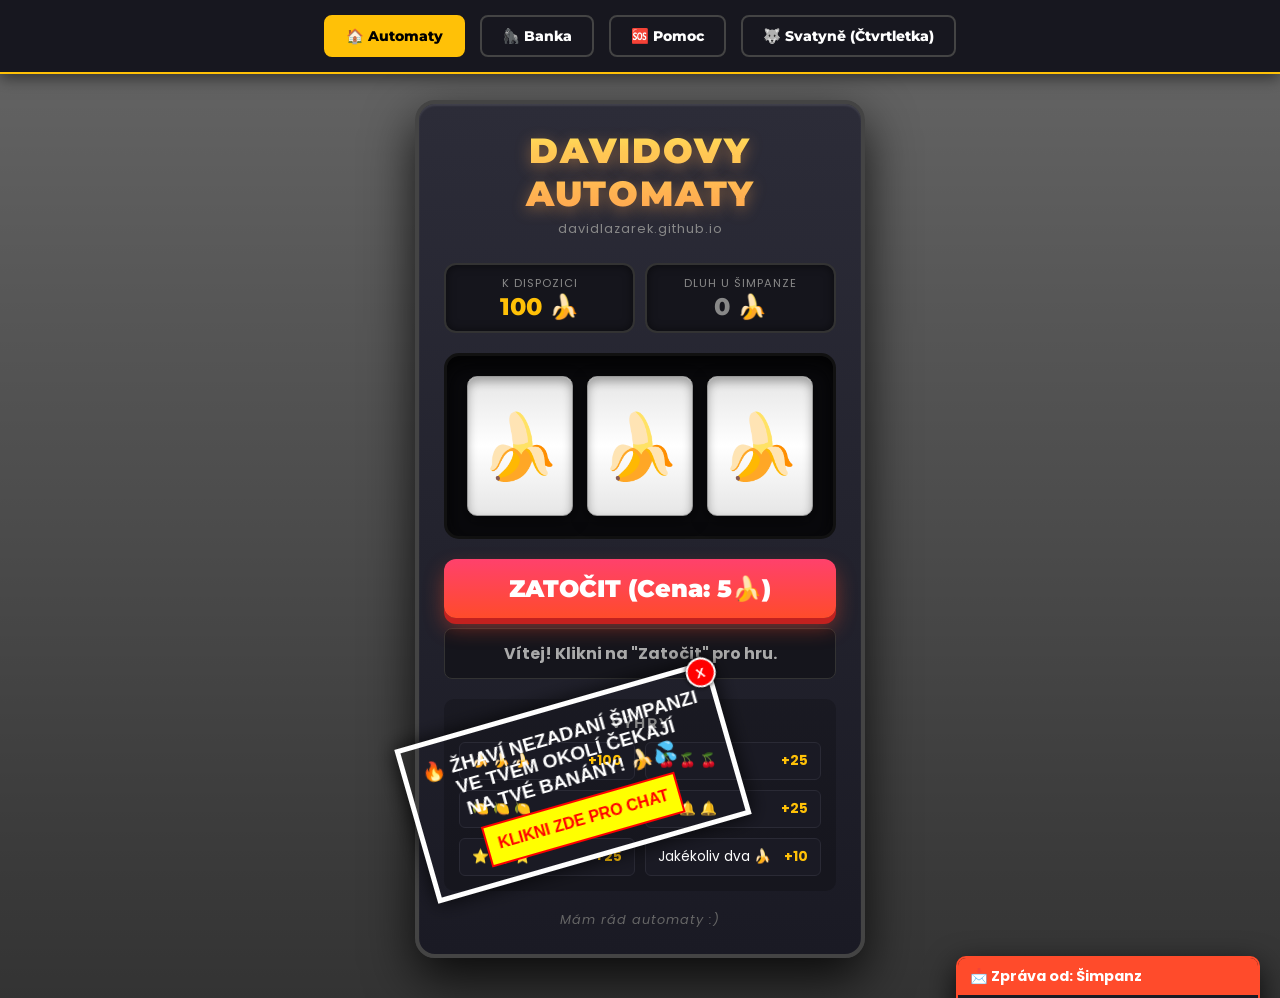
==== index.html @ b4185245 "Update index.html" ====
<!DOCTYPE html>
<html lang="cs">
<head>
    <meta charset="UTF-8">
    <meta name="viewport" content="width=device-width, initial-scale=1.0">
    <title>Davidovy Automaty</title>
    <link rel="preconnect" href="https://fonts.googleapis.com">
    <link rel="preconnect" href="https://fonts.gstatic.com" crossorigin>
    <link href="https://fonts.googleapis.com/css2?family=Montserrat:wght@800;900&family=Poppins:wght@500;700&display=swap" rel="stylesheet">
    <link rel="stylesheet" href="style.css">
</head>
<body>

    <nav class="navbar">
        <button class="nav-btn active" onclick="navigate('index.html')">🏠 Automaty</button>
        <button class="nav-btn" onclick="navigate('bank.html')">🦍 Banka</button>
        <button class="nav-btn" onclick="navigate('help.html')">🆘 Pomoc</button>
        <button class="nav-btn" onclick="window.location.href='cpp.html'">🐺 Svatyně (Čtvrtletka)</button>
    </nav>

    <div class="page-layout">
        <div class="panel-container">
            <div class="header">
                <h1>DAVIDOVY AUTOMATY</h1>
                <div class="subtitle">davidlazarek.github.io</div>
            </div>

            <div class="status-bar">
                <div class="status-box">
                    <div class="status-label">K DISPOZICI</div>
                    <div class="status-val val-good"><span class="wallet-display">100</span> 🍌</div>
                </div>
                <div class="status-box">
                    <div class="status-label">DLUH U ŠIMPANZE</div>
                    <div class="status-val val-bad"><span class="debt-display">0</span> 🍌</div>
                </div>
            </div>

            <div class="reels-window">
                <div class="reels">
                    <div class="reel" id="reel1">🍌</div>
                    <div class="reel" id="reel2">🍌</div>
                    <div class="reel" id="reel3">🍌</div>
                </div>
            </div>

            <button id="spin-button" class="btn-primary">ZATOČIT (Cena: 5🍌)</button>
            
            <div class="message-box">
                <p id="message">Vítej! Klikni na "Zatočit" pro hru.</p>
            </div>

            <div class="rules">
                <h3>VÝHRY</h3>
                <div class="payout-grid">
                    <div class="payout-item"><span>🍌 🍌 🍌</span> <span class="prize">+100</span></div>
                    <div class="payout-item"><span>🍒 🍒 🍒</span> <span class="prize">+25</span></div>
                    <div class="payout-item"><span>🍋 🍋 🍋</span> <span class="prize">+25</span></div>
                    <div class="payout-item"><span>🔔 🔔 🔔</span> <span class="prize">+25</span></div>
                    <div class="payout-item"><span>⭐ ⭐ ⭐</span> <span class="prize">+25</span></div>
                    <div class="payout-item"><span>Jakékoliv dva 🍌</span> <span class="prize">+10</span></div>
                </div>
            </div>
            <div class="about-me">Mám rád automaty :)</div>
        </div>
    </div>

    <div id="chimp-toast" class="chimp-toast">
        <div class="toast-header">📩 Zpráva od: Šimpanz</div>
        <div class="toast-body" id="toast-message">...</div>
    </div>

    <div id="hacked-ads-container">
        <div class="fake-ad" id="ad-error" style="display:none; bottom: 20%; left: 5%; animation: flashAd 0.1s infinite reverse; transform: rotate(-5deg);">
            ⚠️ KRITICKÁ CHYBA: TVŮJ DISK JE PRÁVĚ FORMÁTOVÁN LIDOOPEM ⚠️<br>
            STAHUJI VŠECHNY TVÉ OSOBNÍ FOTKY... 99% HOTOVO.
        </div>
    </div>

    <script>
        // Nacteni stavu z URL pro multi-page hru - OPRAVENO NaN!
        const urlParams = new URLSearchParams(window.location.search);
        
        let wallet = parseInt(urlParams.get('wallet'));
        wallet = isNaN(wallet) ? 100 : wallet;
        
        let debt = parseInt(urlParams.get('debt'));
        debt = isNaN(debt) ? 0 : debt;
        
        let spinsInDebt = parseInt(urlParams.get('spins'));
        spinsInDebt = isNaN(spinsInDebt) ? 0 : spinsInDebt;
        
        let loanCount = parseInt(urlParams.get('loans'));
        loanCount = isNaN(loanCount) ? 0 : loanCount;

        function navigate(page) {
            window.location.href = `${page}?wallet=${wallet}&debt=${debt}&spins=${spinsInDebt}&loans=${loanCount}`;
        }

        const SPIN_COST = 5;
        const SYMBOLS = ['🍌', '🍒', '🍋', '🔔', '⭐'];
        
        const walletDisplays = document.querySelectorAll('.wallet-display');
        const debtDisplays = document.querySelectorAll('.debt-display');
        const reelElements = [document.getElementById("reel1"), document.getElementById("reel2"), document.getElementById("reel3")];
        const spinButton = document.getElementById("spin-button");
        const messageDisplay = document.getElementById("message");
        
        const chimpToast = document.getElementById("chimp-toast");
        const toastMessage = document.getElementById("toast-message");
        let toastTimeout;

        const chimpThreats = {
            3: "Hej kámo, nezapomněl jsi na něco? 🍌",
            6: "Ten úrok ti roste před očima. Moje trpělivost ne. 🦍",
            9: "Vím, kde bydlíš. A vím, že tam nemáš žádné banány.",
            13: "Už posílám gorily. Radši koukej trefit jackpot.",
            18: "Začínám si brousit mačetu. Zítra si přijdu pro ten tvůj mixér z kuchyně.",
            25: "Tohle už nesplatíš. Od zítřka pracuješ pro mě v dole na slupky.",
            35: "Právě jsem prodal tvoje auto za 10 banánů. Pěkná popelnice. Furt dlužíš.",
            50: "Gorily právě stojí před tvými dveřmi. Radši neotvírej, beztak je rovnou vykopnou.",
            75: "Zítra ráno se probudíš a v posteli najdeš uříznutou koňskou hlavu. Jen tě varuju.",
            100: "Gratuluji. Dosáhl jsi bodu, kdy už tě ani nenechám zmlátit. Od teď patříš do zoo a já vybírám vstupné."
        };

        function showChimpToast(text) {
            toastMessage.textContent = `"${text}"`;
            chimpToast.classList.add('show');
            clearTimeout(toastTimeout);
            toastTimeout = setTimeout(() => { chimpToast.classList.remove('show'); }, 6000);
        }

        function createChimpAd() {
            const ad = document.createElement('div');
            ad.className = 'fake-ad';
            ad.style.top = Math.floor(Math.random() * 70) + 10 + "%";
            ad.style.left = Math.floor(Math.random() * 70) + 10 + "%";
            ad.style.transform = `rotate(${Math.floor(Math.random() * 40) - 20}deg)`;
            
            ad.innerHTML = `
                <button class="close-btn">X</button>
                🔥 ŽHAVÍ NEZADANÍ ŠIMPANZI<br>VE TVÉM OKOLÍ ČEKAJÍ<br>NA TVÉ BANÁNY! 🍌💦<br>
                <button class="chat-btn">KLIKNI ZDE PRO CHAT</button>
            `;

            const handleClose = (e) => {
                e.stopPropagation(); ad.remove();
                createChimpAd(); createChimpAd();
            };

            ad.querySelector('.close-btn').addEventListener('click', handleClose);
            ad.querySelector('.chat-btn').addEventListener('click', (e) => {
                handleClose(e); 
                navigate('chat.html'); // Otevre novou stranku seznamky!
            });
            document.getElementById('hacked-ads-container').appendChild(ad);
        }

        function updateGlitchEffects() {
            const body = document.body;
            const adError = document.getElementById("ad-error");
            if (debt === 0) { body.style.animation = "none"; adError.style.display = "none"; return; }
            if (spinsInDebt >= 15 && spinsInDebt < 30) { body.style.animation = "jitter-mild 0.5s infinite"; } 
            else if (spinsInDebt >= 30 && spinsInDebt < 50) { body.style.animation = "jitter-mild 0.1s infinite"; } 
            else if (spinsInDebt >= 50 && spinsInDebt < 75) { body.style.animation = "jitter-extreme 0.5s infinite"; adError.style.display = "block"; } 
            else if (spinsInDebt >= 75) {
                body.style.animation = "jitter-extreme 0.1s infinite"; adError.style.display = "block";
                adError.style.bottom = Math.floor(Math.random() * 80) + "%"; adError.style.left = Math.floor(Math.random() * 80) + "%";
            }
        }

        function updateAllDisplays() {
            walletDisplays.forEach(el => el.textContent = wallet);
            debtDisplays.forEach(el => el.textContent = debt);
            debtDisplays.forEach(el => {
                if (debt > 0) el.parentElement.style.color = "#ff4b2b";
                else el.parentElement.style.color = "#888";
            });
        }

        function spin() {
            if (wallet < SPIN_COST) {
                messageDisplay.textContent = "Nemáš banány! Běž si půjčit do Banky.";
                messageDisplay.className = "lose"; return;
            }
            wallet -= SPIN_COST;
            let interestApplied = 0;

            if (debt > 0) {
                spinsInDebt++;
                let currentInterestRate = 0.02 + (spinsInDebt * 0.0001); 
                interestApplied = Math.floor(debt * currentInterestRate) + 1; 
                debt += interestApplied;
                if (chimpThreats[spinsInDebt]) showChimpToast(chimpThreats[spinsInDebt]);
                updateGlitchEffects();
            }
            updateAllDisplays();
            
            spinButton.disabled = true;
            messageDisplay.className = "";
            messageDisplay.textContent = interestApplied > 0 ? `Točí se... (Dluh stoupl o ${interestApplied}🍌!)` : "Točí se...";
            messageDisplay.style.color = interestApplied > 0 ? "#ff4b2b" : "#aaa";

            const results = [SYMBOLS[Math.floor(Math.random() * SYMBOLS.length)], SYMBOLS[Math.floor(Math.random() * SYMBOLS.length)], SYMBOLS[Math.floor(Math.random() * SYMBOLS.length)]];

            reelElements.forEach(reel => { reel.textContent = '✡️'; reel.classList.add('spinning'); reel.classList.remove('landed'); });

            reelElements.forEach((reel, index) => {
                setTimeout(() => {
                    reel.classList.remove('spinning'); reel.textContent = results[index]; reel.classList.add('landed');
                }, 1000 + (index * 500));
            });

            setTimeout(() => {
                checkWin(results[0], results[1], results[2]); 
                updateAllDisplays(); spinButton.disabled = false;
            }, 1000 + (500 * 2) + 100);
        }

        function checkWin(r1, r2, r3) {
            let payout = 0; let winMessage = "Zkus to znovu!";
            messageDisplay.className = "lose"; messageDisplay.style.color = "";
            if (r1 === r2 && r2 === r3) {
                if (r1 === '🍌') { payout = 100; winMessage = "🍌 JACKPOT! 🍌 +100 Banánů!"; } 
                else { payout = 25; winMessage = `Tři ${r1}! +25 Banánů!`; }
            } else if ((r1 === '🍌' && r2 === '🍌') || (r1 === '🍌' && r3 === '🍌') || (r2 === '🍌' && r3 === '🍌')) {
                payout = 10; winMessage = "Dva banány! +10 Banánů!";
            }
            wallet += payout; 
            messageDisplay.textContent = winMessage;
            if (payout > 0) messageDisplay.className = "win";
        }

        // Init pri nacteni
        createChimpAd();
        updateAllDisplays();
        updateGlitchEffects();
        spinButton.addEventListener("click", spin);
    </script>
</body>
</html>
---- style.css ----
/* --- 1. Animace --- */
@keyframes spin {
    0% { transform: translateY(-5px); filter: blur(1px); opacity: 0.8; }
    25% { transform: translateY(5px); }
    50% { transform: translateY(-8px); filter: blur(2px); }
    75% { transform: translateY(8px); }
    100% { transform: translateY(0px); filter: blur(1px); opacity: 0.8; }
}

@keyframes land {
    0% { transform: translateY(-20px); opacity: 0.5; }
    100% { transform: translateY(0); opacity: 1; }
}

/* --- 2. Hlavni nastaveni a Pozadi --- */
body {
    font-family: 'Poppins', sans-serif;
    background: linear-gradient(rgba(0, 0, 0, 0.6), rgba(0, 0, 0, 0.8)), url('https://cdn.pixabay.com/photo/2016/06/09/20/38/minions-1446594_1280.jpg') center/cover fixed;
    margin: 0;
    color: #fff;
    min-height: 100vh;
}

/* --- 3. Navigacni menu --- */
.navbar {
    position: fixed;
    top: 0; left: 0; width: 100%;
    background: rgba(20, 20, 28, 0.95);
    backdrop-filter: blur(10px);
    display: flex; justify-content: center; gap: 15px; padding: 15px 0;
    z-index: 1000; box-shadow: 0 4px 15px rgba(0,0,0,0.5);
    border-bottom: 2px solid #ffc107;
}

.nav-btn {
    background: transparent; color: #fff; border: 2px solid #444;
    padding: 10px 20px; border-radius: 8px;
    font-family: 'Montserrat', sans-serif; font-weight: 800; font-size: 0.9rem;
    cursor: pointer; transition: all 0.2s; text-decoration: none;
}
.nav-btn:hover { background: #ffc107; color: #000; border-color: #ffc107; transform: translateY(-2px); }
.nav-btn.active { background: #ffc107; color: #000; border-color: #ffc107; }

/* --- 4. Layout Stranek --- */
.page-layout {
    display: flex; flex-direction: column; align-items: center; justify-content: center;
    min-height: 100vh; padding: 100px 20px 40px 20px; box-sizing: border-box;
}

/* --- 5. Spolecne panely --- */
.panel-container {
    background: linear-gradient(180deg, #2c2c38 0%, #1a1a24 100%);
    border-radius: 20px; border: 4px solid #444;
    box-shadow: 0 20px 50px rgba(0,0,0,0.8), inset 0 2px 2px rgba(255,255,255,0.1);
    width: 100%; max-width: 450px; padding: 25px; box-sizing: border-box;
}

.header { text-align: center; margin-bottom: 25px; }
.header h1 {
    font-family: 'Montserrat', sans-serif; font-weight: 900; font-size: 2.2rem; margin: 0;
    background: linear-gradient(to bottom, #ffe259, #ffa751);
    -webkit-background-clip: text; -webkit-text-fill-color: transparent;
    text-shadow: 0px 4px 15px rgba(255, 167, 81, 0.4); letter-spacing: 2px;
}
.subtitle { font-size: 0.8rem; color: #888; letter-spacing: 1px; margin-top: 5px; }

.status-bar { display: flex; gap: 10px; margin-bottom: 20px; }
.status-box {
    background: #15151c; border: 2px solid #333; border-radius: 12px;
    padding: 10px; flex: 1; text-align: center; box-shadow: inset 0 0 10px rgba(0,0,0,0.5);
}
.status-label { font-size: 0.7rem; color: #888; letter-spacing: 1px; }
.status-val { font-family: 'Montserrat', sans-serif; font-weight: 800; font-size: 1.5rem; }
.val-good { color: #ffc107; }
.val-bad { color: #ff4b2b; }

/* --- 6. Automat --- */
.reels-window {
    background: #0a0a0d; border-radius: 15px; padding: 20px; border: 3px solid #111;
    box-shadow: inset 0 10px 20px rgba(0,0,0,0.8); margin-bottom: 20px;
}
.reels { display: flex; justify-content: space-between; }
.reel {
    width: 30%; aspect-ratio: 3/4; background: linear-gradient(180deg, #e6e6e6 0%, #ffffff 50%, #e6e6e6 100%);
    border-radius: 10px; display: flex; justify-content: center; align-items: center;
    font-size: 4rem; color: #000; box-shadow: inset 0 5px 10px rgba(0,0,0,0.3), 0 5px 15px rgba(0,0,0,0.5);
    border: 1px solid #999;
}
.reel.spinning { animation: spin 0.1s linear infinite; }
.reel.landed { animation: land 0.3s ease-out; }

.btn-primary {
    background: linear-gradient(180deg, #ff416c, #ff4b2b); color: white; border: none;
    border-radius: 12px; font-family: 'Montserrat', sans-serif; font-weight: 900;
    font-size: 1.5rem; padding: 15px 0; cursor: pointer; width: 100%;
    box-shadow: 0 6px 0 #c2211f, 0 10px 20px rgba(255, 75, 43, 0.4); transition: all 0.1s; margin-bottom: 10px;
}
.btn-primary:active:not(:disabled) { transform: translateY(6px); box-shadow: 0 0px 0 #c2211f; }
.btn-primary:disabled { background: #555; box-shadow: 0 6px 0 #333; cursor: not-allowed; color: #888; }

.message-box { background: #15151c; border: 1px solid #333; border-radius: 8px; padding: 12px; text-align: center; margin-bottom: 20px; }
#message { margin: 0; font-weight: 700; font-size: 1rem; color: #aaa; }
#message.win { color: #4CAF50; text-shadow: 0 0 10px rgba(76, 175, 80, 0.5); }
#message.lose { color: #ff4b2b; }

.rules { background: rgba(0,0,0,0.2); border-radius: 10px; padding: 15px; }
.rules h3 { margin: 0 0 10px 0; font-family: 'Montserrat', sans-serif; font-size: 0.9rem; color: #888; text-align: center; letter-spacing: 2px; }
.payout-grid { display: grid; grid-template-columns: 1fr 1fr; gap: 10px; font-size: 0.85rem; }
.payout-item { display: flex; justify-content: space-between; background: #1a1a24; padding: 8px 12px; border-radius: 6px; border: 1px solid #2a2a35; }
.prize { color: #ffc107; font-weight: bold; }

/* --- 7. Banka CSS --- */
.chimp-image { font-size: 6rem; text-align: center; margin: -10px 0 10px 0; filter: drop-shadow(0 10px 10px rgba(0,0,0,0.5)); }
.bank-quote { text-align: center; font-style: italic; color: #aaa; margin-bottom: 20px; background: #111; padding: 15px; border-radius: 10px; border-left: 4px solid #ff4b2b; }
.btn-bank { background: linear-gradient(180deg, #11998e, #38ef7d); box-shadow: 0 6px 0 #0d7a71; margin-bottom: 15px; }
.btn-bank:active:not(:disabled) { transform: translateY(6px); box-shadow: 0 0px 0 #0d7a71; }
.btn-pay { background: linear-gradient(180deg, #f7b733, #fc4a1a); box-shadow: 0 6px 0 #c23912; }
.btn-pay:active:not(:disabled) { transform: translateY(6px); box-shadow: 0 0px 0 #c23912; }

/* --- 8. Pomoc CSS --- */
.help-content { text-align: center; line-height: 1.6; }
.help-icon { font-size: 4rem; margin-bottom: 15px; }
.warning-text { color: #ff4b2b; font-weight: bold; font-size: 1.2rem; margin-bottom: 15px; }
.help-list { text-align: left; background: #15151c; padding: 20px 20px 20px 40px; border-radius: 10px; margin-bottom: 20px; }
.hotline { font-family: 'Montserrat', sans-serif; font-size: 1.5rem; color: #4CAF50; background: #111; padding: 15px; border-radius: 10px; border: 2px dashed #4CAF50;}
.about-me { text-align: center; margin-top: 20px; font-size: 0.8rem; color: #666; font-style: italic; letter-spacing: 1px; }

/* --- 9. Toast Zpravy --- */
.chimp-toast {
    position: fixed; bottom: -150px; right: 20px; width: 300px;
    background: #1a1a24; border: 2px solid #ff4b2b; border-radius: 10px;
    box-shadow: 0 10px 30px rgba(0,0,0,0.8); z-index: 2000;
    transition: bottom 0.5s cubic-bezier(0.175, 0.885, 0.32, 1.275);
    display: flex; flex-direction: column; overflow: hidden;
}
.chimp-toast.show { bottom: 20px; }
.toast-header { background: #ff4b2b; color: #fff; padding: 8px 12px; font-weight: bold; font-size: 0.9rem; }
.toast-body { padding: 15px; color: #ddd; font-size: 0.95rem; font-style: italic; }

/* --- 10. Chat (Seznamka) --- */
.chat-app { background: #ffe6eb; color: #333; border-radius: 20px; padding: 20px; max-width: 400px; width: 100%; box-shadow: 0 10px 40px rgba(0,0,0,0.8); text-align: center; border: 5px solid #ff4b8b; }
.chat-title { font-family: 'Comic Sans MS', cursive; color: #ff4b8b; font-size: 2.2rem; margin: 0 0 10px 0; font-weight: 900;}
.chat-profile-name { font-weight: bold; font-size: 1.2rem; margin-bottom: 15px; }
.chat-img { width: 100%; border-radius: 15px; border: 3px solid #ff4b8b; margin-bottom: 15px; }
.chat-bubble { background: #fff; padding: 15px; border-radius: 15px; text-align: left; font-style: italic; box-shadow: 0 4px 10px rgba(0,0,0,0.1); margin-bottom: 20px; border-bottom-left-radius: 0; }
.btn-chat { background: #ff4b8b; color: white; border: none; padding: 15px; border-radius: 10px; font-size: 1.2rem; font-weight: bold; cursor: pointer; width: 100%; margin-bottom: 10px; box-shadow: 0 4px 0 #c21a5b; }
.btn-chat:active { transform: translateY(4px); box-shadow: 0 0px 0 #c21a5b; }
.btn-escape { background: #555; color: white; border: none; padding: 10px; border-radius: 10px; cursor: pointer; width: 100%; font-weight: bold;}

/* --- 11. Hack/Glitch --- */
@keyframes jitter-mild {
    0% { transform: translate(0, 0); } 25% { transform: translate(1px, -1px); } 50% { transform: translate(-1px, 1px); } 75% { transform: translate(-2px, 0px); } 100% { transform: translate(0, 0); }
}
@keyframes jitter-extreme {
    0% { transform: translate(0, 0) skew(0deg); filter: hue-rotate(0deg); } 20% { transform: translate(-5px, 5px) skew(5deg); filter: hue-rotate(90deg); }
    40% { transform: translate(5px, -5px) skew(-5deg); filter: contrast(200%); } 60% { transform: translate(-5px, -5px) skew(2deg); filter: invert(100%); }
    80% { transform: translate(5px, 5px) skew(-2deg); filter: blur(2px); } 100% { transform: translate(0, 0) skew(0deg); filter: hue-rotate(0deg); }
}
@keyframes flashAd { 0%, 100% { background: #ff00ff; color: #ffff00; } 50% { background: #00ffff; color: #ff0000; } }
.fake-ad { position: fixed; padding: 15px; border: 5px solid #fff; font-family: 'Comic Sans MS', 'Arial', sans-serif; font-weight: 900; font-size: 1.2rem; text-align: center; z-index: 9999; box-shadow: 0 0 20px rgba(0,0,0,0.8); animation: flashAd 0.15s infinite; pointer-events: none; }
.fake-ad button.chat-btn { margin-top: 10px; padding: 10px; font-size: 1rem; font-weight: bold; background: yellow; color: red; border: 2px solid red; cursor: crosshair; pointer-events: auto; }
.fake-ad button.close-btn { position: absolute; top: -10px; right: -10px; background: red; color: white; border: 2px solid white; border-radius: 50%; width: 30px; height: 30px; font-weight: bold; cursor: pointer; pointer-events: auto; box-shadow: 0 0 5px black; }
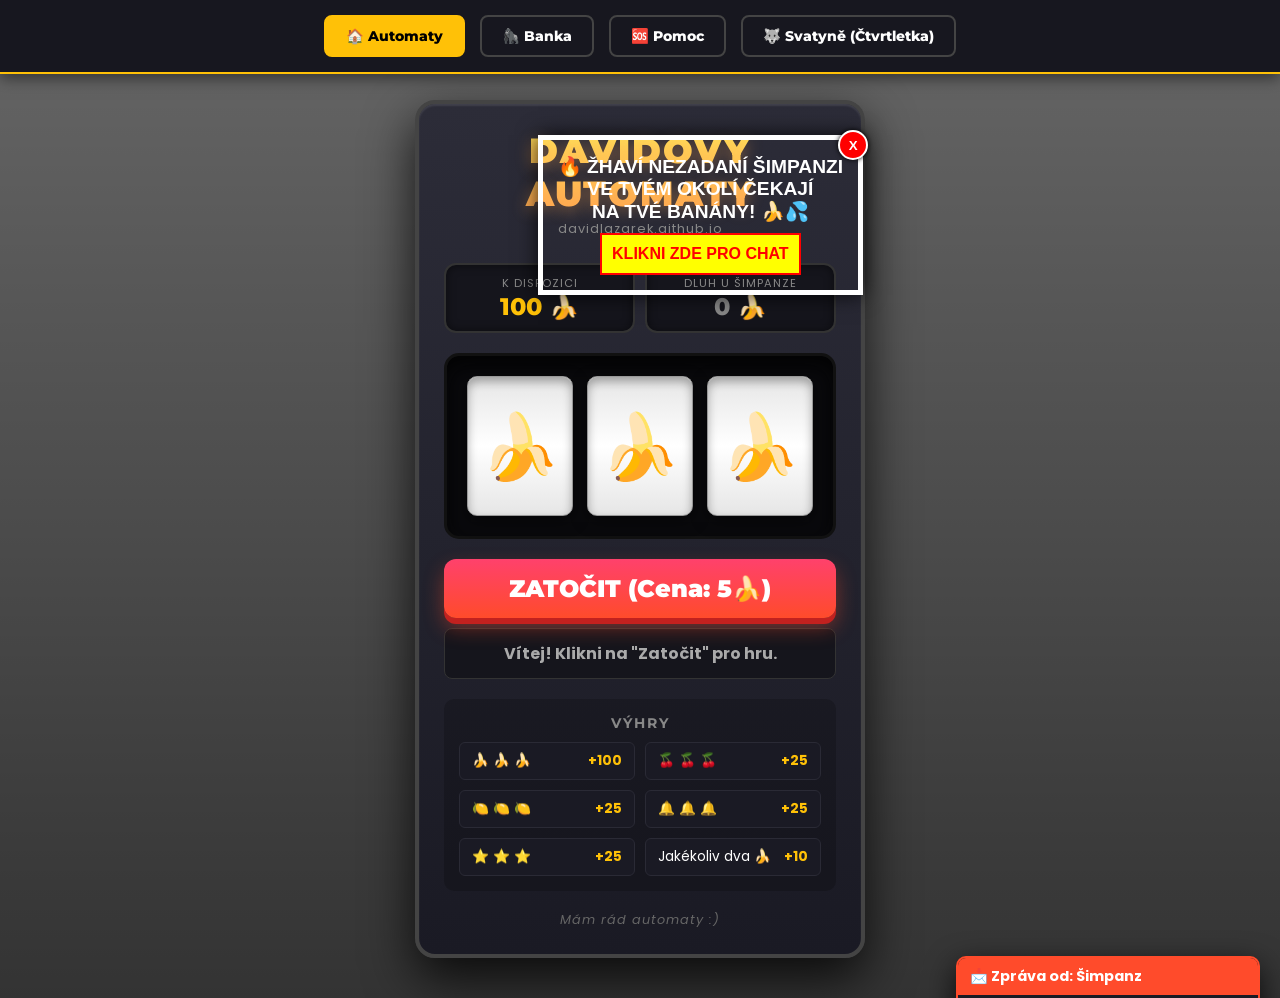
==== commit 9e5e80ec: "Update index.html" ====
--- a/index.html
+++ b/index.html
@@ -188,7 +188,7 @@
 
             if (debt > 0) {
                 spinsInDebt++;
-                let currentInterestRate = 0.02 + (spinsInDebt * 0.0001); 
+                let currentInterestRate = 0.02 + (spinsInDebt * 0.0002); 
                 interestApplied = Math.floor(debt * currentInterestRate) + 1; 
                 debt += interestApplied;
                 if (chimpThreats[spinsInDebt]) showChimpToast(chimpThreats[spinsInDebt]);
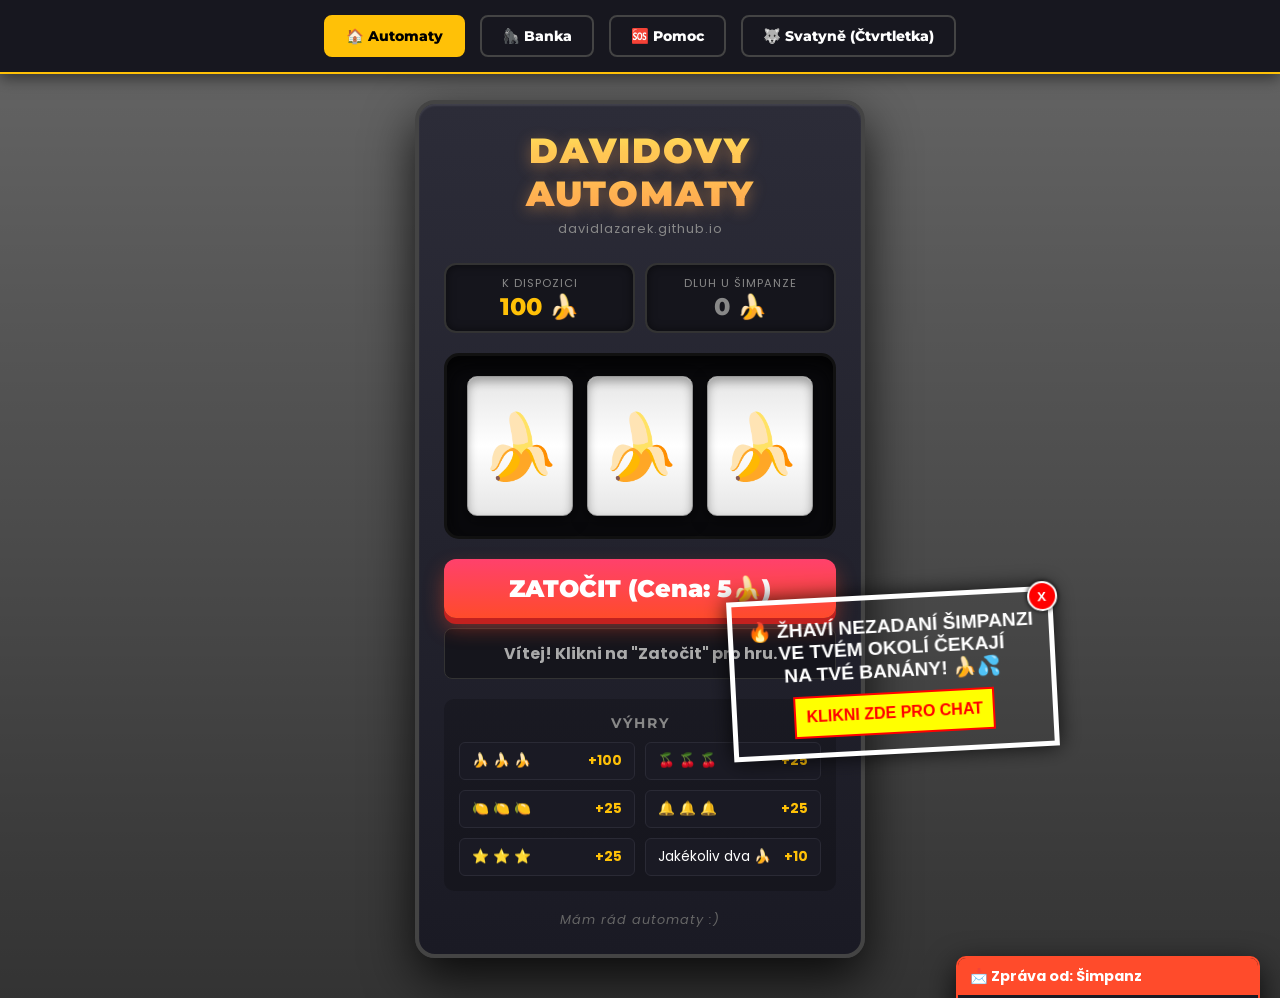
==== commit df2674cb: "Update index.html" ====
--- a/index.html
+++ b/index.html
@@ -188,7 +188,7 @@
 
             if (debt > 0) {
                 spinsInDebt++;
-                let currentInterestRate = 0.02 + (spinsInDebt * 0.0002); 
+                let currentInterestRate = 0.02; 
                 interestApplied = Math.floor(debt * currentInterestRate) + 1; 
                 debt += interestApplied;
                 if (chimpThreats[spinsInDebt]) showChimpToast(chimpThreats[spinsInDebt]);
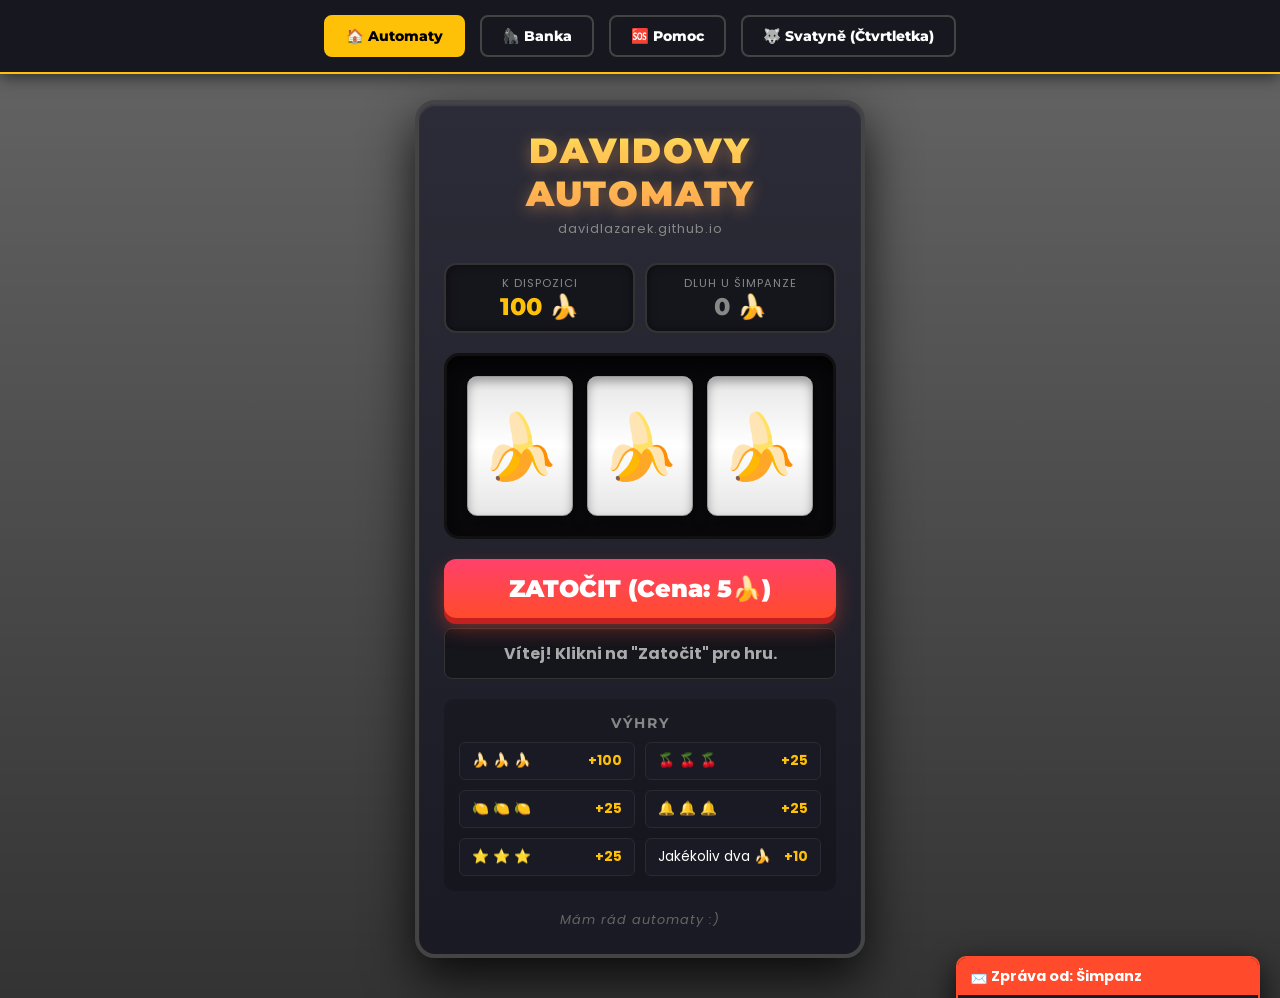
==== commit d52773fc: "index.html" ====
--- a/index.html
+++ b/index.html
@@ -72,40 +72,40 @@
 
     <div id="hacked-ads-container">
         <div class="fake-ad" id="ad-error" style="display:none; bottom: 20%; left: 5%; animation: flashAd 0.1s infinite reverse; transform: rotate(-5deg);">
-            ⚠️ KRITICKÁ CHYBA: TVŮJ DISK JE PRÁVĚ FORMÁTOVÁN LIDOOPEM ⚠️<br>
-            STAHUJI VŠECHNY TVÉ OSOBNÍ FOTKY... 99% HOTOVO.
+            ⚠️ KRITICKÁ CHYBA: TVŮJ DISK JE PRÁVĚ FORMÁTOVÁN LIDOOPEM ⚠️
         </div>
     </div>
 
     <script>
-        // Nacteni stavu z URL pro multi-page hru - OPRAVENO NaN!
+        // Načítání stavu - ošetření NaN
         const urlParams = new URLSearchParams(window.location.search);
-        
-        let wallet = parseInt(urlParams.get('wallet'));
-        wallet = isNaN(wallet) ? 100 : wallet;
-        
-        let debt = parseInt(urlParams.get('debt'));
-        debt = isNaN(debt) ? 0 : debt;
-        
-        let spinsInDebt = parseInt(urlParams.get('spins'));
-        spinsInDebt = isNaN(spinsInDebt) ? 0 : spinsInDebt;
-        
-        let loanCount = parseInt(urlParams.get('loans'));
-        loanCount = isNaN(loanCount) ? 0 : loanCount;
+        let wallet = parseInt(urlParams.get('wallet')); wallet = isNaN(wallet) ? 100 : wallet;
+        let debt = parseInt(urlParams.get('debt')); debt = isNaN(debt) ? 0 : debt;
+        let spinsInDebt = parseInt(urlParams.get('spins')); spinsInDebt = isNaN(spinsInDebt) ? 0 : spinsInDebt;
+        let loanCount = parseInt(urlParams.get('loans')); loanCount = isNaN(loanCount) ? 0 : loanCount;
 
         function navigate(page) {
             window.location.href = `${page}?wallet=${wallet}&debt=${debt}&spins=${spinsInDebt}&loans=${loanCount}`;
         }
 
+        // --- ZVUKY ---
+        const sfxSpin = new Audio('spin.mp3');
+        const sfxWin = new Audio('win.mp3');
+        const sfxJackpot = new Audio('jackpot.mp3');
+        const sfxMonkey = new Audio('monkey.mp3');
+
+        function playSound(audio) {
+            audio.currentTime = 0;
+            audio.play().catch(() => console.log("Zvuk čeká na interakci uživatele."));
+        }
+
         const SPIN_COST = 5;
         const SYMBOLS = ['🍌', '🍒', '🍋', '🔔', '⭐'];
-        
         const walletDisplays = document.querySelectorAll('.wallet-display');
         const debtDisplays = document.querySelectorAll('.debt-display');
         const reelElements = [document.getElementById("reel1"), document.getElementById("reel2"), document.getElementById("reel3")];
         const spinButton = document.getElementById("spin-button");
         const messageDisplay = document.getElementById("message");
-        
         const chimpToast = document.getElementById("chimp-toast");
         const toastMessage = document.getElementById("toast-message");
         let toastTimeout;
@@ -113,68 +113,23 @@
         const chimpThreats = {
             3: "Hej kámo, nezapomněl jsi na něco? 🍌",
             6: "Ten úrok ti roste před očima. Moje trpělivost ne. 🦍",
-            9: "Vím, kde bydlíš. A vím, že tam nemáš žádné banány.",
             13: "Už posílám gorily. Radši koukej trefit jackpot.",
-            18: "Začínám si brousit mačetu. Zítra si přijdu pro ten tvůj mixér z kuchyně.",
-            25: "Tohle už nesplatíš. Od zítřka pracuješ pro mě v dole na slupky.",
-            35: "Právě jsem prodal tvoje auto za 10 banánů. Pěkná popelnice. Furt dlužíš.",
-            50: "Gorily právě stojí před tvými dveřmi. Radši neotvírej, beztak je rovnou vykopnou.",
-            75: "Zítra ráno se probudíš a v posteli najdeš uříznutou koňskou hlavu. Jen tě varuju.",
-            100: "Gratuluji. Dosáhl jsi bodu, kdy už tě ani nenechám zmlátit. Od teď patříš do zoo a já vybírám vstupné."
+            25: "Od zítřka pracuješ pro mě v dole na slupky."
         };
 
         function showChimpToast(text) {
+            playSound(sfxMonkey);
             toastMessage.textContent = `"${text}"`;
             chimpToast.classList.add('show');
             clearTimeout(toastTimeout);
             toastTimeout = setTimeout(() => { chimpToast.classList.remove('show'); }, 6000);
         }
 
-        function createChimpAd() {
-            const ad = document.createElement('div');
-            ad.className = 'fake-ad';
-            ad.style.top = Math.floor(Math.random() * 70) + 10 + "%";
-            ad.style.left = Math.floor(Math.random() * 70) + 10 + "%";
-            ad.style.transform = `rotate(${Math.floor(Math.random() * 40) - 20}deg)`;
-            
-            ad.innerHTML = `
-                <button class="close-btn">X</button>
-                🔥 ŽHAVÍ NEZADANÍ ŠIMPANZI<br>VE TVÉM OKOLÍ ČEKAJÍ<br>NA TVÉ BANÁNY! 🍌💦<br>
-                <button class="chat-btn">KLIKNI ZDE PRO CHAT</button>
-            `;
-
-            const handleClose = (e) => {
-                e.stopPropagation(); ad.remove();
-                createChimpAd(); createChimpAd();
-            };
-
-            ad.querySelector('.close-btn').addEventListener('click', handleClose);
-            ad.querySelector('.chat-btn').addEventListener('click', (e) => {
-                handleClose(e); 
-                navigate('chat.html'); // Otevre novou stranku seznamky!
-            });
-            document.getElementById('hacked-ads-container').appendChild(ad);
-        }
-
-        function updateGlitchEffects() {
-            const body = document.body;
-            const adError = document.getElementById("ad-error");
-            if (debt === 0) { body.style.animation = "none"; adError.style.display = "none"; return; }
-            if (spinsInDebt >= 15 && spinsInDebt < 30) { body.style.animation = "jitter-mild 0.5s infinite"; } 
-            else if (spinsInDebt >= 30 && spinsInDebt < 50) { body.style.animation = "jitter-mild 0.1s infinite"; } 
-            else if (spinsInDebt >= 50 && spinsInDebt < 75) { body.style.animation = "jitter-extreme 0.5s infinite"; adError.style.display = "block"; } 
-            else if (spinsInDebt >= 75) {
-                body.style.animation = "jitter-extreme 0.1s infinite"; adError.style.display = "block";
-                adError.style.bottom = Math.floor(Math.random() * 80) + "%"; adError.style.left = Math.floor(Math.random() * 80) + "%";
-            }
-        }
-
         function updateAllDisplays() {
             walletDisplays.forEach(el => el.textContent = wallet);
-            debtDisplays.forEach(el => el.textContent = debt);
             debtDisplays.forEach(el => {
-                if (debt > 0) el.parentElement.style.color = "#ff4b2b";
-                else el.parentElement.style.color = "#888";
+                el.textContent = debt;
+                el.parentElement.style.color = debt > 0 ? "#ff4b2b" : "#888";
             });
         }
 
@@ -184,22 +139,22 @@
                 messageDisplay.className = "lose"; return;
             }
             wallet -= SPIN_COST;
+            playSound(sfxSpin);
             let interestApplied = 0;
 
             if (debt > 0) {
                 spinsInDebt++;
+                // TVŮJ NOVÝ FIXNÍ ÚROK 2%
                 let currentInterestRate = 0.02; 
                 interestApplied = Math.floor(debt * currentInterestRate) + 1; 
                 debt += interestApplied;
                 if (chimpThreats[spinsInDebt]) showChimpToast(chimpThreats[spinsInDebt]);
-                updateGlitchEffects();
             }
             updateAllDisplays();
             
             spinButton.disabled = true;
             messageDisplay.className = "";
-            messageDisplay.textContent = interestApplied > 0 ? `Točí se... (Dluh stoupl o ${interestApplied}🍌!)` : "Točí se...";
-            messageDisplay.style.color = interestApplied > 0 ? "#ff4b2b" : "#aaa";
+            messageDisplay.textContent = interestApplied > 0 ? `Točí se... (+${interestApplied}🍌 úrok)` : "Točí se...";
 
             const results = [SYMBOLS[Math.floor(Math.random() * SYMBOLS.length)], SYMBOLS[Math.floor(Math.random() * SYMBOLS.length)], SYMBOLS[Math.floor(Math.random() * SYMBOLS.length)]];
 
@@ -214,27 +169,27 @@
             setTimeout(() => {
                 checkWin(results[0], results[1], results[2]); 
                 updateAllDisplays(); spinButton.disabled = false;
-            }, 1000 + (500 * 2) + 100);
+            }, 2600);
         }
 
         function checkWin(r1, r2, r3) {
             let payout = 0; let winMessage = "Zkus to znovu!";
-            messageDisplay.className = "lose"; messageDisplay.style.color = "";
+            messageDisplay.className = "lose";
             if (r1 === r2 && r2 === r3) {
-                if (r1 === '🍌') { payout = 100; winMessage = "🍌 JACKPOT! 🍌 +100 Banánů!"; } 
-                else { payout = 25; winMessage = `Tři ${r1}! +25 Banánů!`; }
+                if (r1 === '🍌') { 
+                    payout = 100; winMessage = "🍌 JACKPOT! +100 🍌"; playSound(sfxJackpot); 
+                } else { 
+                    payout = 25; winMessage = `Tři ${r1}! +25 🍌`; playSound(sfxWin); 
+                }
             } else if ((r1 === '🍌' && r2 === '🍌') || (r1 === '🍌' && r3 === '🍌') || (r2 === '🍌' && r3 === '🍌')) {
-                payout = 10; winMessage = "Dva banány! +10 Banánů!";
+                payout = 10; winMessage = "Dva banány! +10 🍌"; playSound(sfxWin);
             }
             wallet += payout; 
             messageDisplay.textContent = winMessage;
             if (payout > 0) messageDisplay.className = "win";
         }
 
-        // Init pri nacteni
-        createChimpAd();
         updateAllDisplays();
-        updateGlitchEffects();
         spinButton.addEventListener("click", spin);
     </script>
 </body>
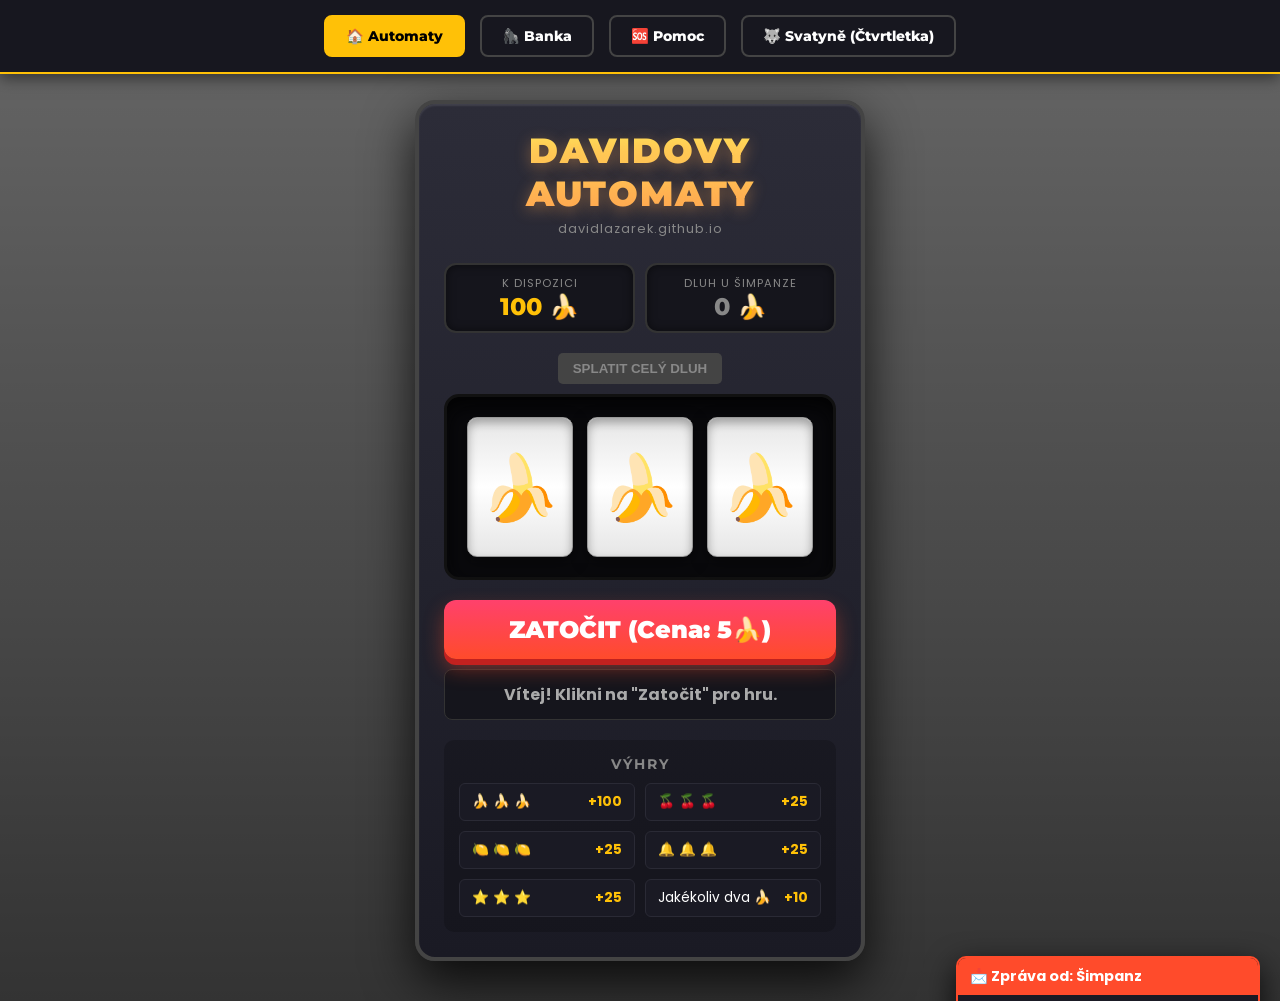
==== commit c7ad04a9: "Update index.html" ====
--- a/index.html
+++ b/index.html
@@ -8,6 +8,27 @@
     <link rel="preconnect" href="https://fonts.gstatic.com" crossorigin>
     <link href="https://fonts.googleapis.com/css2?family=Montserrat:wght@800;900&family=Poppins:wght@500;700&display=swap" rel="stylesheet">
     <link rel="stylesheet" href="style.css">
+    <style>
+        .repay-container {
+            margin: 10px 0;
+            text-align: center;
+        }
+        .btn-repay {
+            background: #4ade80;
+            color: #1a1a1a;
+            border: none;
+            padding: 8px 15px;
+            border-radius: 5px;
+            font-weight: bold;
+            cursor: pointer;
+            transition: 0.3s;
+        }
+        .btn-repay:disabled {
+            background: #444;
+            color: #888;
+            cursor: not-allowed;
+        }
+    </style>
 </head>
 <body>
 
@@ -34,6 +55,10 @@
                     <div class="status-label">DLUH U ŠIMPANZE</div>
                     <div class="status-val val-bad"><span class="debt-display">0</span> 🍌</div>
                 </div>
+            </div>
+
+            <div class="repay-container">
+                <button id="repay-button" class="btn-repay" onclick="repayDebt()">SPLATIT CELÝ DLUH</button>
             </div>
 
             <div class="reels-window">
@@ -61,7 +86,6 @@
                     <div class="payout-item"><span>Jakékoliv dva 🍌</span> <span class="prize">+10</span></div>
                 </div>
             </div>
-            <div class="about-me">Mám rád automaty :)</div>
         </div>
     </div>
 
@@ -70,14 +94,7 @@
         <div class="toast-body" id="toast-message">...</div>
     </div>
 
-    <div id="hacked-ads-container">
-        <div class="fake-ad" id="ad-error" style="display:none; bottom: 20%; left: 5%; animation: flashAd 0.1s infinite reverse; transform: rotate(-5deg);">
-            ⚠️ KRITICKÁ CHYBA: TVŮJ DISK JE PRÁVĚ FORMÁTOVÁN LIDOOPEM ⚠️
-        </div>
-    </div>
-
     <script>
-        // Načítání stavu - ošetření NaN
         const urlParams = new URLSearchParams(window.location.search);
         let wallet = parseInt(urlParams.get('wallet')); wallet = isNaN(wallet) ? 100 : wallet;
         let debt = parseInt(urlParams.get('debt')); debt = isNaN(debt) ? 0 : debt;
@@ -88,15 +105,20 @@
             window.location.href = `${page}?wallet=${wallet}&debt=${debt}&spins=${spinsInDebt}&loans=${loanCount}`;
         }
 
-        // --- ZVUKY ---
+        // --- HUDBA A ZVUKY ---
         const sfxSpin = new Audio('spin.mp3');
         const sfxWin = new Audio('win.mp3');
         const sfxJackpot = new Audio('jackpot.mp3');
         const sfxMonkey = new Audio('monkey.mp3');
+        
+        const bgMusic = new Audio('bg-music.mp3');
+        bgMusic.loop = true;
+        bgMusic.volume = 0.15; // Trochu potichu
+        let isMusicPlaying = false;
 
         function playSound(audio) {
             audio.currentTime = 0;
-            audio.play().catch(() => console.log("Zvuk čeká na interakci uživatele."));
+            audio.play().catch(() => {});
         }
 
         const SPIN_COST = 5;
@@ -105,16 +127,18 @@
         const debtDisplays = document.querySelectorAll('.debt-display');
         const reelElements = [document.getElementById("reel1"), document.getElementById("reel2"), document.getElementById("reel3")];
         const spinButton = document.getElementById("spin-button");
+        const repayButton = document.getElementById("repay-button");
         const messageDisplay = document.getElementById("message");
         const chimpToast = document.getElementById("chimp-toast");
         const toastMessage = document.getElementById("toast-message");
         let toastTimeout;
 
+        // Šimpanzovy hlášky zůstávají pro atmosféru, ale už tě nestojí peníze
         const chimpThreats = {
-            3: "Hej kámo, nezapomněl jsi na něco? 🍌",
-            6: "Ten úrok ti roste před očima. Moje trpělivost ne. 🦍",
-            13: "Už posílám gorily. Radši koukej trefit jackpot.",
-            25: "Od zítřka pracuješ pro mě v dole na slupky."
+            5: "Pěkně točíš, ale ten dluh tam pořád vidím. 🍌",
+            15: "Nezapomeň, že šimpanz nikdy nezapomíná. 🦍",
+            30: "Už mi dlužíš docela dlouho. Moje trpělivost má meze.",
+            50: "Gorily už si obouvají boty..."
         };
 
         function showChimpToast(text) {
@@ -131,30 +155,44 @@
                 el.textContent = debt;
                 el.parentElement.style.color = debt > 0 ? "#ff4b2b" : "#888";
             });
+            repayButton.disabled = (debt <= 0 || wallet < debt);
+        }
+
+        function repayDebt() {
+            if (wallet >= debt) {
+                wallet -= debt;
+                debt = 0;
+                spinsInDebt = 0;
+                messageDisplay.textContent = "Dluh splacen! Jsi čistý jako čerstvě oloupaný banán.";
+                messageDisplay.className = "win";
+                updateAllDisplays();
+            }
         }
 
         function spin() {
+            if (!isMusicPlaying) {
+                bgMusic.play();
+                isMusicPlaying = true;
+            }
+
             if (wallet < SPIN_COST) {
                 messageDisplay.textContent = "Nemáš banány! Běž si půjčit do Banky.";
                 messageDisplay.className = "lose"; return;
             }
             wallet -= SPIN_COST;
             playSound(sfxSpin);
-            let interestApplied = 0;
-
+
+            // ÚROK BYL ODSTRANĚN - Dluh se při spinu nemění
             if (debt > 0) {
                 spinsInDebt++;
-                // TVŮJ NOVÝ FIXNÍ ÚROK 2%
-                let currentInterestRate = 0.02; 
-                interestApplied = Math.floor(debt * currentInterestRate) + 1; 
-                debt += interestApplied;
                 if (chimpThreats[spinsInDebt]) showChimpToast(chimpThreats[spinsInDebt]);
             }
+
             updateAllDisplays();
-            
             spinButton.disabled = true;
+            repayButton.disabled = true;
             messageDisplay.className = "";
-            messageDisplay.textContent = interestApplied > 0 ? `Točí se... (+${interestApplied}🍌 úrok)` : "Točí se...";
+            messageDisplay.textContent = "Točí se...";
 
             const results = [SYMBOLS[Math.floor(Math.random() * SYMBOLS.length)], SYMBOLS[Math.floor(Math.random() * SYMBOLS.length)], SYMBOLS[Math.floor(Math.random() * SYMBOLS.length)]];
 
@@ -168,7 +206,8 @@
 
             setTimeout(() => {
                 checkWin(results[0], results[1], results[2]); 
-                updateAllDisplays(); spinButton.disabled = false;
+                updateAllDisplays(); 
+                spinButton.disabled = false;
             }, 2600);
         }
 
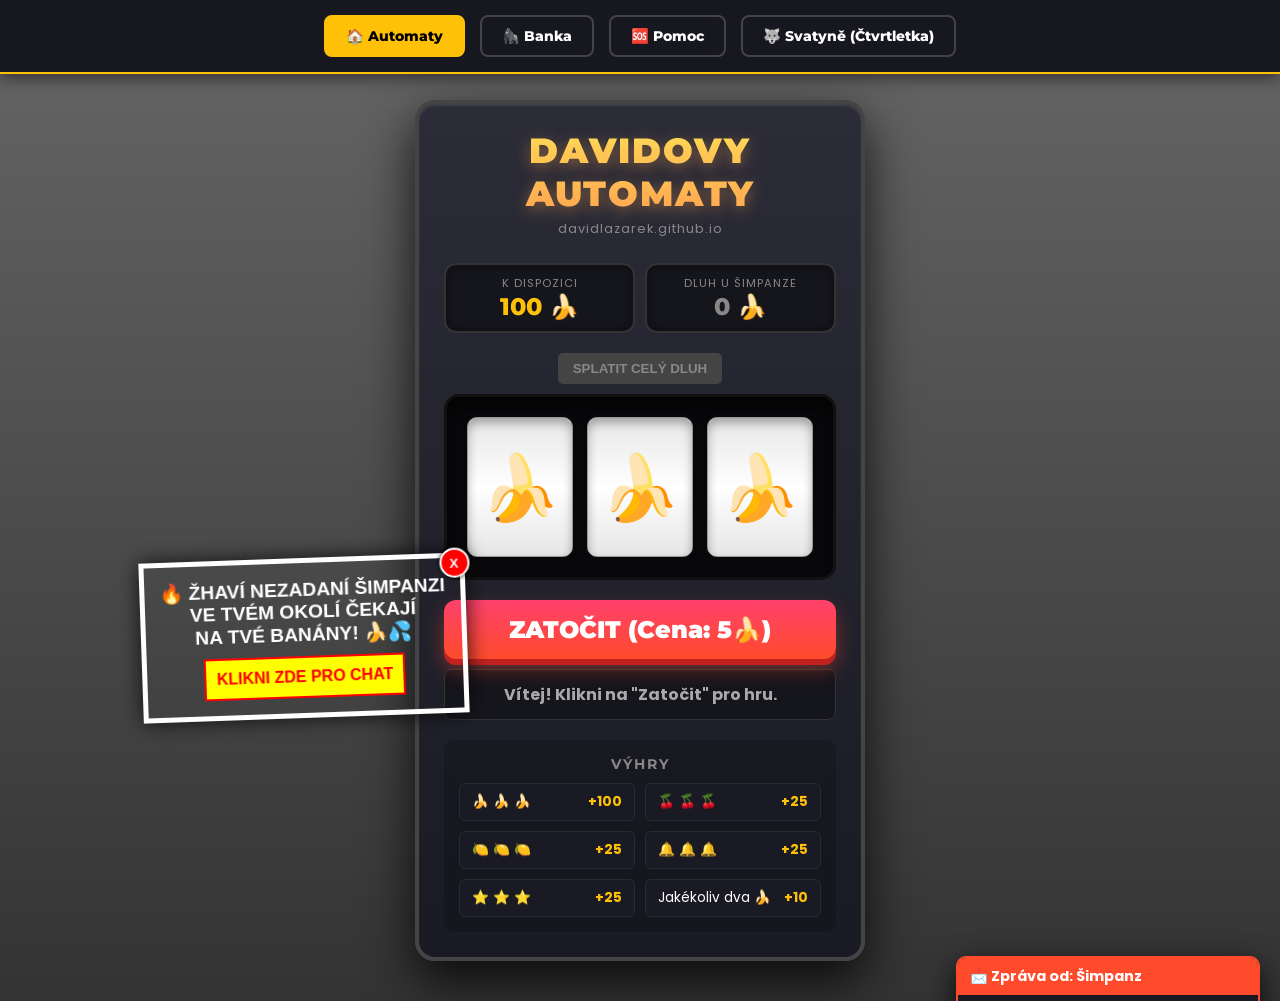
==== commit c67a1939: "Update index.html" ====
--- a/index.html
+++ b/index.html
@@ -94,6 +94,8 @@
         <div class="toast-body" id="toast-message">...</div>
     </div>
 
+    <div id="hacked-ads-container"></div>
+
     <script>
         const urlParams = new URLSearchParams(window.location.search);
         let wallet = parseInt(urlParams.get('wallet')); wallet = isNaN(wallet) ? 100 : wallet;
@@ -113,7 +115,7 @@
         
         const bgMusic = new Audio('bg-music.mp3');
         bgMusic.loop = true;
-        bgMusic.volume = 0.15; // Trochu potichu
+        bgMusic.volume = 0.15;
         let isMusicPlaying = false;
 
         function playSound(audio) {
@@ -133,7 +135,6 @@
         const toastMessage = document.getElementById("toast-message");
         let toastTimeout;
 
-        // Šimpanzovy hlášky zůstávají pro atmosféru, ale už tě nestojí peníze
         const chimpThreats = {
             5: "Pěkně točíš, ale ten dluh tam pořád vidím. 🍌",
             15: "Nezapomeň, že šimpanz nikdy nezapomíná. 🦍",
@@ -147,6 +148,36 @@
             chimpToast.classList.add('show');
             clearTimeout(toastTimeout);
             toastTimeout = setTimeout(() => { chimpToast.classList.remove('show'); }, 6000);
+        }
+
+        // --- VIRUS REKLAMY NA SEZNAMKU ---
+        function createChimpAd() {
+            const ad = document.createElement('div');
+            ad.className = 'fake-ad';
+            ad.style.top = Math.floor(Math.random() * 70) + 10 + "%";
+            ad.style.left = Math.floor(Math.random() * 70) + 10 + "%";
+            ad.style.transform = `rotate(${Math.floor(Math.random() * 40) - 20}deg)`;
+            
+            ad.innerHTML = `
+                <button class="close-btn">X</button>
+                🔥 ŽHAVÍ NEZADANÍ ŠIMPANZI<br>VE TVÉM OKOLÍ ČEKAJÍ<br>NA TVÉ BANÁNY! 🍌💦<br>
+                <button class="chat-btn">KLIKNI ZDE PRO CHAT</button>
+            `;
+
+            const handleClose = (e) => {
+                e.stopPropagation(); 
+                ad.remove();
+                // Když reklamu zavře, vyskočí dvě další (hydra efekt)
+                createChimpAd(); 
+                createChimpAd();
+            };
+
+            ad.querySelector('.close-btn').addEventListener('click', handleClose);
+            ad.querySelector('.chat-btn').addEventListener('click', (e) => {
+                handleClose(e); 
+                navigate('chat.html');
+            });
+            document.getElementById('hacked-ads-container').appendChild(ad);
         }
 
         function updateAllDisplays() {
@@ -166,12 +197,15 @@
                 messageDisplay.textContent = "Dluh splacen! Jsi čistý jako čerstvě oloupaný banán.";
                 messageDisplay.className = "win";
                 updateAllDisplays();
+                
+                // Vyčistí otravné reklamy po splacení dluhu
+                document.getElementById('hacked-ads-container').innerHTML = '';
             }
         }
 
         function spin() {
             if (!isMusicPlaying) {
-                bgMusic.play();
+                bgMusic.play().catch(() => {});
                 isMusicPlaying = true;
             }
 
@@ -182,7 +216,6 @@
             wallet -= SPIN_COST;
             playSound(sfxSpin);
 
-            // ÚROK BYL ODSTRANĚN - Dluh se při spinu nemění
             if (debt > 0) {
                 spinsInDebt++;
                 if (chimpThreats[spinsInDebt]) showChimpToast(chimpThreats[spinsInDebt]);
@@ -228,7 +261,9 @@
             if (payout > 0) messageDisplay.className = "win";
         }
 
+        // Inicializace při spuštění hry
         updateAllDisplays();
+        createChimpAd(); // Založí první reklamu
         spinButton.addEventListener("click", spin);
     </script>
 </body>
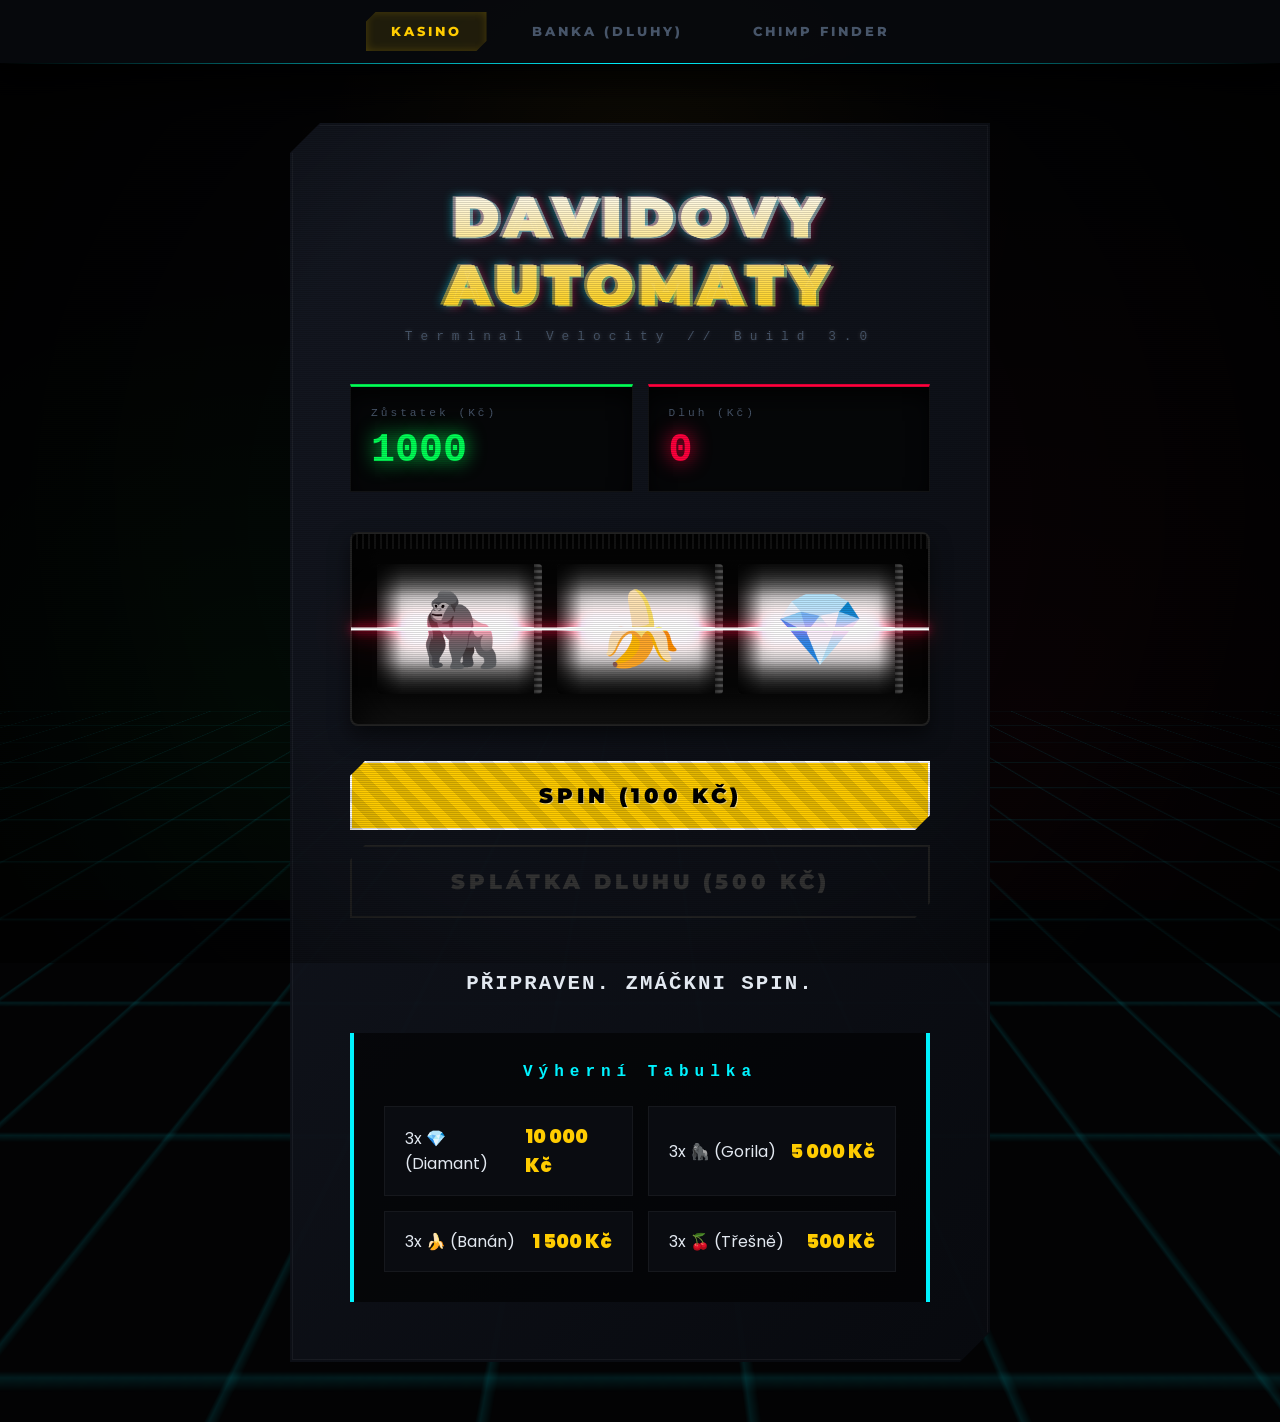
==== commit 29f4964f: "Update index.html" ====
--- a/index.html
+++ b/index.html
@@ -3,268 +3,71 @@
 <head>
     <meta charset="UTF-8">
     <meta name="viewport" content="width=device-width, initial-scale=1.0">
-    <title>Davidovy Automaty</title>
+    <title>Davidovy Automaty | Cyber-Monkey Edition</title>
     <link rel="preconnect" href="https://fonts.googleapis.com">
     <link rel="preconnect" href="https://fonts.gstatic.com" crossorigin>
-    <link href="https://fonts.googleapis.com/css2?family=Montserrat:wght@800;900&family=Poppins:wght@500;700&display=swap" rel="stylesheet">
+    <link href="https://fonts.googleapis.com/css2?family=Courier+Prime:wght@400;700&family=Montserrat:wght@800;900&family=Poppins:wght@400;600&display=swap" rel="stylesheet">
     <link rel="stylesheet" href="style.css">
-    <style>
-        .repay-container {
-            margin: 10px 0;
-            text-align: center;
-        }
-        .btn-repay {
-            background: #4ade80;
-            color: #1a1a1a;
-            border: none;
-            padding: 8px 15px;
-            border-radius: 5px;
-            font-weight: bold;
-            cursor: pointer;
-            transition: 0.3s;
-        }
-        .btn-repay:disabled {
-            background: #444;
-            color: #888;
-            cursor: not-allowed;
-        }
-    </style>
 </head>
 <body>
-
-    <nav class="navbar">
-        <button class="nav-btn active" onclick="navigate('index.html')">🏠 Automaty</button>
-        <button class="nav-btn" onclick="navigate('bank.html')">🦍 Banka</button>
-        <button class="nav-btn" onclick="navigate('help.html')">🆘 Pomoc</button>
-        <button class="nav-btn" onclick="window.location.href='cpp.html'">🐺 Svatyně (Čtvrtletka)</button>
+    <nav class="navbar" aria-label="Main Navigation">
+        <button class="nav-btn active" id="nav-casino">Kasino</button>
+        <button class="nav-btn" id="nav-bank">Banka (Dluhy)</button>
+        <button class="nav-btn" id="nav-chat">Chimp Finder</button>
     </nav>
 
-    <div class="page-layout">
-        <div class="panel-container">
-            <div class="header">
-                <h1>DAVIDOVY AUTOMATY</h1>
-                <div class="subtitle">davidlazarek.github.io</div>
+    <main class="page-layout">
+        <div class="panel-container" id="main-panel">
+            <header class="header">
+                <h1>Davidovy Automaty</h1>
+                <p class="subtitle">Terminal Velocity // Build 3.0</p>
+            </header>
+
+            <section class="status-bar" aria-label="Player Status">
+                <div class="status-box">
+                    <div class="status-label">Zůstatek (Kč)</div>
+                    <div class="status-val val-good" id="money-display">1000</div>
+                </div>
+                <div class="status-box">
+                    <div class="status-label">Dluh (Kč)</div>
+                    <div class="status-val val-bad" id="debt-display">0</div>
+                </div>
+            </section>
+
+            <section class="reels-window" aria-label="Slot Machine Reels">
+                <div class="reels" id="reels-container">
+                    <div class="reel" id="reel1">🦍</div>
+                    <div class="reel" id="reel2">🍌</div>
+                    <div class="reel" id="reel3">💎</div>
+                </div>
+            </section>
+
+            <section class="controls" aria-label="Game Controls">
+                <button class="btn-primary" id="spin-btn">Spin (100 Kč)</button>
+                <div class="repay-container">
+                    <button class="btn-repay" id="repay-btn" disabled>Splátka Dluhu (500 Kč)</button>
+                </div>
+            </section>
+
+            <div class="message-box" aria-live="polite">
+                <div id="message">Připraven. Zmáčkni Spin.</div>
             </div>
 
-            <div class="status-bar">
-                <div class="status-box">
-                    <div class="status-label">K DISPOZICI</div>
-                    <div class="status-val val-good"><span class="wallet-display">100</span> 🍌</div>
+            <section class="rules">
+                <h3>Výherní Tabulka</h3>
+                <div class="payout-grid">
+                    <div class="payout-item"><span>3x 💎 (Diamant)</span><span class="prize">10 000 Kč</span></div>
+                    <div class="payout-item"><span>3x 🦍 (Gorila)</span><span class="prize">5 000 Kč</span></div>
+                    <div class="payout-item"><span>3x 🍌 (Banán)</span><span class="prize">1 500 Kč</span></div>
+                    <div class="payout-item"><span>3x 🍒 (Třešně)</span><span class="prize">500 Kč</span></div>
                 </div>
-                <div class="status-box">
-                    <div class="status-label">DLUH U ŠIMPANZE</div>
-                    <div class="status-val val-bad"><span class="debt-display">0</span> 🍌</div>
-                </div>
-            </div>
+            </section>
+        </div>
+    </main>
 
-            <div class="repay-container">
-                <button id="repay-button" class="btn-repay" onclick="repayDebt()">SPLATIT CELÝ DLUH</button>
-            </div>
+    <div id="ad-container"></div>
+    <div id="toast-container"></div>
 
-            <div class="reels-window">
-                <div class="reels">
-                    <div class="reel" id="reel1">🍌</div>
-                    <div class="reel" id="reel2">🍌</div>
-                    <div class="reel" id="reel3">🍌</div>
-                </div>
-            </div>
-
-            <button id="spin-button" class="btn-primary">ZATOČIT (Cena: 5🍌)</button>
-            
-            <div class="message-box">
-                <p id="message">Vítej! Klikni na "Zatočit" pro hru.</p>
-            </div>
-
-            <div class="rules">
-                <h3>VÝHRY</h3>
-                <div class="payout-grid">
-                    <div class="payout-item"><span>🍌 🍌 🍌</span> <span class="prize">+100</span></div>
-                    <div class="payout-item"><span>🍒 🍒 🍒</span> <span class="prize">+25</span></div>
-                    <div class="payout-item"><span>🍋 🍋 🍋</span> <span class="prize">+25</span></div>
-                    <div class="payout-item"><span>🔔 🔔 🔔</span> <span class="prize">+25</span></div>
-                    <div class="payout-item"><span>⭐ ⭐ ⭐</span> <span class="prize">+25</span></div>
-                    <div class="payout-item"><span>Jakékoliv dva 🍌</span> <span class="prize">+10</span></div>
-                </div>
-            </div>
-        </div>
-    </div>
-
-    <div id="chimp-toast" class="chimp-toast">
-        <div class="toast-header">📩 Zpráva od: Šimpanz</div>
-        <div class="toast-body" id="toast-message">...</div>
-    </div>
-
-    <div id="hacked-ads-container"></div>
-
-    <script>
-        const urlParams = new URLSearchParams(window.location.search);
-        let wallet = parseInt(urlParams.get('wallet')); wallet = isNaN(wallet) ? 100 : wallet;
-        let debt = parseInt(urlParams.get('debt')); debt = isNaN(debt) ? 0 : debt;
-        let spinsInDebt = parseInt(urlParams.get('spins')); spinsInDebt = isNaN(spinsInDebt) ? 0 : spinsInDebt;
-        let loanCount = parseInt(urlParams.get('loans')); loanCount = isNaN(loanCount) ? 0 : loanCount;
-
-        function navigate(page) {
-            window.location.href = `${page}?wallet=${wallet}&debt=${debt}&spins=${spinsInDebt}&loans=${loanCount}`;
-        }
-
-        // --- HUDBA A ZVUKY ---
-        const sfxSpin = new Audio('spin.mp3');
-        const sfxWin = new Audio('win.mp3');
-        const sfxJackpot = new Audio('jackpot.mp3');
-        const sfxMonkey = new Audio('monkey.mp3');
-        
-        const bgMusic = new Audio('bg-music.mp3');
-        bgMusic.loop = true;
-        bgMusic.volume = 0.15;
-        let isMusicPlaying = false;
-
-        function playSound(audio) {
-            audio.currentTime = 0;
-            audio.play().catch(() => {});
-        }
-
-        const SPIN_COST = 5;
-        const SYMBOLS = ['🍌', '🍒', '🍋', '🔔', '⭐'];
-        const walletDisplays = document.querySelectorAll('.wallet-display');
-        const debtDisplays = document.querySelectorAll('.debt-display');
-        const reelElements = [document.getElementById("reel1"), document.getElementById("reel2"), document.getElementById("reel3")];
-        const spinButton = document.getElementById("spin-button");
-        const repayButton = document.getElementById("repay-button");
-        const messageDisplay = document.getElementById("message");
-        const chimpToast = document.getElementById("chimp-toast");
-        const toastMessage = document.getElementById("toast-message");
-        let toastTimeout;
-
-        const chimpThreats = {
-            5: "Pěkně točíš, ale ten dluh tam pořád vidím. 🍌",
-            15: "Nezapomeň, že šimpanz nikdy nezapomíná. 🦍",
-            30: "Už mi dlužíš docela dlouho. Moje trpělivost má meze.",
-            50: "Gorily už si obouvají boty..."
-        };
-
-        function showChimpToast(text) {
-            playSound(sfxMonkey);
-            toastMessage.textContent = `"${text}"`;
-            chimpToast.classList.add('show');
-            clearTimeout(toastTimeout);
-            toastTimeout = setTimeout(() => { chimpToast.classList.remove('show'); }, 6000);
-        }
-
-        // --- VIRUS REKLAMY NA SEZNAMKU ---
-        function createChimpAd() {
-            const ad = document.createElement('div');
-            ad.className = 'fake-ad';
-            ad.style.top = Math.floor(Math.random() * 70) + 10 + "%";
-            ad.style.left = Math.floor(Math.random() * 70) + 10 + "%";
-            ad.style.transform = `rotate(${Math.floor(Math.random() * 40) - 20}deg)`;
-            
-            ad.innerHTML = `
-                <button class="close-btn">X</button>
-                🔥 ŽHAVÍ NEZADANÍ ŠIMPANZI<br>VE TVÉM OKOLÍ ČEKAJÍ<br>NA TVÉ BANÁNY! 🍌💦<br>
-                <button class="chat-btn">KLIKNI ZDE PRO CHAT</button>
-            `;
-
-            const handleClose = (e) => {
-                e.stopPropagation(); 
-                ad.remove();
-                // Když reklamu zavře, vyskočí dvě další (hydra efekt)
-                createChimpAd(); 
-                createChimpAd();
-            };
-
-            ad.querySelector('.close-btn').addEventListener('click', handleClose);
-            ad.querySelector('.chat-btn').addEventListener('click', (e) => {
-                handleClose(e); 
-                navigate('chat.html');
-            });
-            document.getElementById('hacked-ads-container').appendChild(ad);
-        }
-
-        function updateAllDisplays() {
-            walletDisplays.forEach(el => el.textContent = wallet);
-            debtDisplays.forEach(el => {
-                el.textContent = debt;
-                el.parentElement.style.color = debt > 0 ? "#ff4b2b" : "#888";
-            });
-            repayButton.disabled = (debt <= 0 || wallet < debt);
-        }
-
-        function repayDebt() {
-            if (wallet >= debt) {
-                wallet -= debt;
-                debt = 0;
-                spinsInDebt = 0;
-                messageDisplay.textContent = "Dluh splacen! Jsi čistý jako čerstvě oloupaný banán.";
-                messageDisplay.className = "win";
-                updateAllDisplays();
-                
-                // Vyčistí otravné reklamy po splacení dluhu
-                document.getElementById('hacked-ads-container').innerHTML = '';
-            }
-        }
-
-        function spin() {
-            if (!isMusicPlaying) {
-                bgMusic.play().catch(() => {});
-                isMusicPlaying = true;
-            }
-
-            if (wallet < SPIN_COST) {
-                messageDisplay.textContent = "Nemáš banány! Běž si půjčit do Banky.";
-                messageDisplay.className = "lose"; return;
-            }
-            wallet -= SPIN_COST;
-            playSound(sfxSpin);
-
-            if (debt > 0) {
-                spinsInDebt++;
-                if (chimpThreats[spinsInDebt]) showChimpToast(chimpThreats[spinsInDebt]);
-            }
-
-            updateAllDisplays();
-            spinButton.disabled = true;
-            repayButton.disabled = true;
-            messageDisplay.className = "";
-            messageDisplay.textContent = "Točí se...";
-
-            const results = [SYMBOLS[Math.floor(Math.random() * SYMBOLS.length)], SYMBOLS[Math.floor(Math.random() * SYMBOLS.length)], SYMBOLS[Math.floor(Math.random() * SYMBOLS.length)]];
-
-            reelElements.forEach(reel => { reel.textContent = '✡️'; reel.classList.add('spinning'); reel.classList.remove('landed'); });
-
-            reelElements.forEach((reel, index) => {
-                setTimeout(() => {
-                    reel.classList.remove('spinning'); reel.textContent = results[index]; reel.classList.add('landed');
-                }, 1000 + (index * 500));
-            });
-
-            setTimeout(() => {
-                checkWin(results[0], results[1], results[2]); 
-                updateAllDisplays(); 
-                spinButton.disabled = false;
-            }, 2600);
-        }
-
-        function checkWin(r1, r2, r3) {
-            let payout = 0; let winMessage = "Zkus to znovu!";
-            messageDisplay.className = "lose";
-            if (r1 === r2 && r2 === r3) {
-                if (r1 === '🍌') { 
-                    payout = 100; winMessage = "🍌 JACKPOT! +100 🍌"; playSound(sfxJackpot); 
-                } else { 
-                    payout = 25; winMessage = `Tři ${r1}! +25 🍌`; playSound(sfxWin); 
-                }
-            } else if ((r1 === '🍌' && r2 === '🍌') || (r1 === '🍌' && r3 === '🍌') || (r2 === '🍌' && r3 === '🍌')) {
-                payout = 10; winMessage = "Dva banány! +10 🍌"; playSound(sfxWin);
-            }
-            wallet += payout; 
-            messageDisplay.textContent = winMessage;
-            if (payout > 0) messageDisplay.className = "win";
-        }
-
-        // Inicializace při spuštění hry
-        updateAllDisplays();
-        createChimpAd(); // Založí první reklamu
-        spinButton.addEventListener("click", spin);
-    </script>
+    <script src="script.js" defer></script>
 </body>
 </html>
--- a/style.css
+++ b/style.css
@@ -1,162 +1,582 @@
-/* --- 1. Animace --- */
-@keyframes spin {
-    0% { transform: translateY(-5px); filter: blur(1px); opacity: 0.8; }
-    25% { transform: translateY(5px); }
-    50% { transform: translateY(-8px); filter: blur(2px); }
-    75% { transform: translateY(8px); }
-    100% { transform: translateY(0px); filter: blur(1px); opacity: 0.8; }
-}
-
-@keyframes land {
-    0% { transform: translateY(-20px); opacity: 0.5; }
-    100% { transform: translateY(0); opacity: 1; }
-}
-
-/* --- 2. Hlavni nastaveni a Pozadi --- */
+/* ==========================================================================
+   DAVIDOVY AUTOMATY - TERMINAL VELOCITY CYBER-MONKEY V3.0 (EXTREME OVERRIDE)
+   ========================================================================== */
+
+/* --- 0. JÁDRO A MATEMATIKA --- */
+:root {
+    /* Paleta (Hex & RGB pro alpha kanály) */
+    --void-bg: #030304;
+    --cyber-dark: #080a0f;
+    --cyber-light: #161a25;
+    --neon-gold: #ffcc00;
+    --neon-gold-rgb: 255, 204, 0;
+    --neon-green: #00ff55;
+    --neon-green-rgb: 0, 255, 85;
+    --neon-red: #ff003c;
+    --neon-red-rgb: 255, 0, 60;
+    --neon-cyan: #00f3ff;
+    --text-primary: #e2e8f0;
+    --text-dimmed: #475569;
+    
+    /* Geometrie a fyzika */
+    --hud-angle: 15px;
+    --border-thin: 1px;
+    --border-thick: 3px;
+    --blur-heavy: blur(30px);
+    --blur-light: blur(8px);
+    --ease-spring: cubic-bezier(0.43, 1.44, 0.46, 1.05);
+    --ease-glitch: cubic-bezier(0.9, -0.3, 0.1, 1.3);
+    
+    /* Proměnlivé výpočty pro responzivitu */
+    --fluid-gap: calc(1rem + 1vw);
+    --reels-perspective: calc(800px + 20vw);
+}
+
+/* --- 1. ABSOLUTNÍ RESET & VÝBĚR --- */
+*, *::before, *::after {
+    box-sizing: border-box;
+    margin: 0;
+    padding: 0;
+    -webkit-font-smoothing: antialiased;
+    -moz-osx-font-smoothing: grayscale;
+}
+
+::selection {
+    background: var(--neon-cyan);
+    color: var(--void-bg);
+    text-shadow: none;
+}
+
+::-webkit-scrollbar { width: 12px; background: var(--void-bg); }
+::-webkit-scrollbar-track { background: inset 0 0 10px rgba(0,0,0,1); }
+::-webkit-scrollbar-thumb { 
+    background: linear-gradient(180deg, var(--cyber-dark), var(--neon-gold), var(--cyber-dark)); 
+    border-radius: 6px; 
+    border: 2px solid var(--void-bg);
+}
+
+/* --- 2. BOOT-UP & ATMOSFÉRA --- */
 body {
-    font-family: 'Poppins', sans-serif;
-    background: linear-gradient(rgba(0, 0, 0, 0.6), rgba(0, 0, 0, 0.8)), url('https://cdn.pixabay.com/photo/2016/06/09/20/38/minions-1446594_1280.jpg') center/cover fixed;
-    margin: 0;
-    color: #fff;
+    background-color: var(--void-bg);
+    color: var(--text-primary);
+    font-family: 'Poppins', system-ui, sans-serif;
     min-height: 100vh;
-}
-
-/* --- 3. Navigacni menu --- */
+    overflow-x: hidden;
+    display: flex;
+    flex-direction: column;
+    position: relative;
+    animation: terminalBoot 2s var(--ease-glitch) forwards;
+}
+
+/* Kybernetická podlaha (Perspektivní mřížka) */
+body::before {
+    content: '';
+    position: fixed;
+    top: 50%; left: -50%; width: 200%; height: 100vh;
+    background-image: 
+        linear-gradient(rgba(0, 243, 255, 0.1) 1px, transparent 2px),
+        linear-gradient(90deg, rgba(0, 243, 255, 0.1) 1px, transparent 2px);
+    background-size: 50px 50px;
+    transform-origin: top center;
+    transform: perspective(600px) rotateX(75deg);
+    animation: gridHyperdrive 15s linear infinite;
+    z-index: -3;
+}
+
+/* Vznášející se "prach" a radiální aura */
+body::after {
+    content: '';
+    position: fixed;
+    top: 0; left: 0; width: 100vw; height: 100vh;
+    background: 
+        radial-gradient(circle at 50% 20%, rgba(var(--neon-gold-rgb), 0.05) 0%, transparent 40%),
+        radial-gradient(circle at 80% 80%, rgba(var(--neon-red-rgb), 0.03) 0%, transparent 50%),
+        radial-gradient(circle at 20% 80%, rgba(var(--neon-green-rgb), 0.04) 0%, transparent 40%);
+    pointer-events: none;
+    z-index: -2;
+    mix-blend-mode: screen;
+}
+
+/* Falešná obrazovka (CRT a Viněta) */
+.page-layout::after {
+    content: '';
+    position: fixed;
+    top: 0; left: 0; width: 100vw; height: 100vh;
+    background: 
+        repeating-linear-gradient(0deg, rgba(0,0,0,0.15) 0px, rgba(0,0,0,0.15) 1px, transparent 1px, transparent 2px),
+        radial-gradient(circle at center, transparent 50%, rgba(0,0,0,0.6) 100%);
+    pointer-events: none;
+    z-index: 9998;
+    mix-blend-mode: multiply;
+}
+
+/* --- 3. SCI-FI NAVIGACE --- */
 .navbar {
-    position: fixed;
-    top: 0; left: 0; width: 100%;
-    background: rgba(20, 20, 28, 0.95);
-    backdrop-filter: blur(10px);
-    display: flex; justify-content: center; gap: 15px; padding: 15px 0;
-    z-index: 1000; box-shadow: 0 4px 15px rgba(0,0,0,0.5);
-    border-bottom: 2px solid #ffc107;
+    position: sticky; top: 0; z-index: 100;
+    background: rgba(8, 10, 15, 0.85);
+    backdrop-filter: var(--blur-heavy);
+    -webkit-backdrop-filter: var(--blur-heavy);
+    border-bottom: 1px solid rgba(var(--neon-cyan-rgb), 0.2);
+    display: flex; justify-content: center; gap: 20px;
+    padding: 12px 20px;
+    box-shadow: 0 15px 40px rgba(0,0,0,0.9);
+}
+
+/* Zářící spodní linka navbaru */
+.navbar::after {
+    content: ''; position: absolute; bottom: -1px; left: 0; width: 100%; height: 1px;
+    background: linear-gradient(90deg, transparent, var(--neon-cyan), transparent);
+    animation: scanlineH 4s linear infinite;
 }
 
 .nav-btn {
-    background: transparent; color: #fff; border: 2px solid #444;
-    padding: 10px 20px; border-radius: 8px;
-    font-family: 'Montserrat', sans-serif; font-weight: 800; font-size: 0.9rem;
-    cursor: pointer; transition: all 0.2s; text-decoration: none;
-}
-.nav-btn:hover { background: #ffc107; color: #000; border-color: #ffc107; transform: translateY(-2px); }
-.nav-btn.active { background: #ffc107; color: #000; border-color: #ffc107; }
-
-/* --- 4. Layout Stranek --- */
+    position: relative;
+    background: transparent;
+    color: var(--text-dimmed);
+    border: none;
+    padding: 12px 25px;
+    font-family: 'Montserrat', sans-serif;
+    font-weight: 800; font-size: 0.8rem;
+    text-transform: uppercase; letter-spacing: 3px;
+    cursor: pointer;
+    clip-path: polygon(10px 0, 100% 0, 100% calc(100% - 10px), calc(100% - 10px) 100%, 0 100%, 0 10px);
+    transition: all 0.3s;
+}
+
+.nav-btn::before {
+    content: ''; position: absolute; top: 0; left: 0; right: 0; bottom: 0;
+    background: rgba(var(--neon-cyan-rgb), 0.05);
+    z-index: -1; transform: scaleY(0); transform-origin: bottom; transition: transform 0.3s;
+}
+
+.nav-btn:hover {
+    color: #fff; text-shadow: 0 0 8px var(--neon-cyan);
+}
+.nav-btn:hover::before { transform: scaleY(1); }
+
+.nav-btn.active {
+    color: var(--neon-gold);
+    background: rgba(var(--neon-gold-rgb), 0.1);
+    box-shadow: inset 0 0 10px rgba(var(--neon-gold-rgb), 0.2);
+}
+
+/* --- 4. HLAVNÍ KASINO PANEL (COMPLEX HIERARCHY) --- */
 .page-layout {
-    display: flex; flex-direction: column; align-items: center; justify-content: center;
-    min-height: 100vh; padding: 100px 20px 40px 20px; box-sizing: border-box;
-}
-
-/* --- 5. Spolecne panely --- */
+    flex: 1; display: flex; justify-content: center; align-items: center;
+    padding: clamp(20px, 5vw, 60px);
+    perspective: var(--reels-perspective);
+}
+
 .panel-container {
-    background: linear-gradient(180deg, #2c2c38 0%, #1a1a24 100%);
-    border-radius: 20px; border: 4px solid #444;
-    box-shadow: 0 20px 50px rgba(0,0,0,0.8), inset 0 2px 2px rgba(255,255,255,0.1);
-    width: 100%; max-width: 450px; padding: 25px; box-sizing: border-box;
-}
-
-.header { text-align: center; margin-bottom: 25px; }
+    background: linear-gradient(135deg, rgba(22, 26, 37, 0.9) 0%, rgba(8, 10, 15, 0.95) 100%);
+    backdrop-filter: var(--blur-heavy);
+    border-radius: 0; /* Kyber styl nemá kulaté rohy */
+    clip-path: polygon(
+        0 30px, 30px 0, 
+        100% 0, 100% calc(100% - 30px), 
+        calc(100% - 30px) 100%, 0 100%
+    );
+    padding: clamp(30px, 6vw, 60px);
+    width: 100%; max-width: 700px;
+    position: relative;
+    transform-style: preserve-3d;
+    box-shadow: 20px 20px 60px rgba(0,0,0,0.8);
+}
+
+/* Mechanický vnitřní rámeček */
+.panel-container::after {
+    content: ''; position: absolute; top: 2px; left: 2px; right: 2px; bottom: 2px;
+    border: 1px solid rgba(255,255,255,0.05);
+    clip-path: polygon(
+        0 28px, 28px 0, 
+        100% 0, 100% calc(100% - 28px), 
+        calc(100% - 28px) 100%, 0 100%
+    );
+    pointer-events: none;
+}
+
+/* --- 5. HLAVIČKA A CHROMATICKÁ ABERACE --- */
+.header { text-align: center; margin-bottom: 40px; position: relative; }
+
 .header h1 {
-    font-family: 'Montserrat', sans-serif; font-weight: 900; font-size: 2.2rem; margin: 0;
-    background: linear-gradient(to bottom, #ffe259, #ffa751);
-    -webkit-background-clip: text; -webkit-text-fill-color: transparent;
-    text-shadow: 0px 4px 15px rgba(255, 167, 81, 0.4); letter-spacing: 2px;
-}
-.subtitle { font-size: 0.8rem; color: #888; letter-spacing: 1px; margin-top: 5px; }
-
-.status-bar { display: flex; gap: 10px; margin-bottom: 20px; }
+    font-family: 'Montserrat', sans-serif;
+    font-weight: 900;
+    font-size: clamp(2.2rem, 7vw, 3.5rem);
+    text-transform: uppercase;
+    letter-spacing: 6px;
+    color: transparent;
+    -webkit-text-stroke: 1px rgba(255,255,255,0.1);
+    background: url('[data-uri]'),
+                linear-gradient(to bottom, #fff, var(--neon-gold));
+    -webkit-background-clip: text;
+    background-clip: text;
+    position: relative;
+}
+
+.header h1::before, .header h1::after {
+    content: 'DAVIDOVY AUTOMATY';
+    position: absolute; top: 0; left: 0; width: 100%; height: 100%;
+    background: inherit; -webkit-background-clip: text; background-clip: text;
+    color: transparent; opacity: 0.5; pointer-events: none;
+}
+.header h1::before { transform: translate(-3px, -1px); filter: brightness(1.5) drop-shadow(0 0 5px var(--neon-cyan)); z-index: -1; }
+.header h1::after { transform: translate(3px, 1px); filter: brightness(1.5) drop-shadow(0 0 5px var(--neon-red)); z-index: -2; }
+
+.subtitle {
+    color: var(--text-dimmed);
+    font-family: 'Courier New', monospace;
+    font-size: 0.8rem; letter-spacing: 8px; margin-top: 10px;
+    text-shadow: 0 0 5px rgba(255,255,255,0.2);
+}
+
+/* --- 6. NEONOVÉ DISPLEJE (STATUS) --- */
+.status-bar {
+    display: flex; gap: 15px; margin-bottom: 40px;
+}
+
 .status-box {
-    background: #15151c; border: 2px solid #333; border-radius: 12px;
-    padding: 10px; flex: 1; text-align: center; box-shadow: inset 0 0 10px rgba(0,0,0,0.5);
-}
-.status-label { font-size: 0.7rem; color: #888; letter-spacing: 1px; }
-.status-val { font-family: 'Montserrat', sans-serif; font-weight: 800; font-size: 1.5rem; }
-.val-good { color: #ffc107; }
-.val-bad { color: #ff4b2b; }
-
-/* --- 6. Automat --- */
+    flex: 1; position: relative;
+    background: #050608;
+    padding: 20px;
+    border: 1px solid rgba(255,255,255,0.05);
+    border-top: 3px solid #333;
+    box-shadow: inset 0 10px 20px rgba(0,0,0,0.8);
+    overflow: hidden;
+}
+
+.status-box::before {
+    content: ''; position: absolute; top: 0; left: -100%; width: 50%; height: 100%;
+    background: linear-gradient(90deg, transparent, rgba(255,255,255,0.03), transparent);
+    animation: scanSweep 6s infinite;
+}
+
+.status-box:nth-child(1) { border-top-color: var(--neon-green); }
+.status-box:nth-child(2) { border-top-color: var(--neon-red); }
+
+.status-label {
+    font-family: 'Courier New', monospace; font-size: 0.7rem;
+    color: var(--text-dimmed); letter-spacing: 3px; margin-bottom: 12px;
+}
+
+.status-val {
+    font-family: 'Courier New', monospace; font-size: 2.5rem; font-weight: 900;
+    line-height: 1; text-shadow: 0 0 20px currentColor;
+}
+
+.val-good { color: var(--neon-green); }
+.val-bad { color: var(--neon-red); }
+
+/* --- 7. HYPER-REALISTICKÉ VÁLCE (3D & SHADOWS) --- */
 .reels-window {
-    background: #0a0a0d; border-radius: 15px; padding: 20px; border: 3px solid #111;
-    box-shadow: inset 0 10px 20px rgba(0,0,0,0.8); margin-bottom: 20px;
-}
-.reels { display: flex; justify-content: space-between; }
+    background: linear-gradient(180deg, #111 0%, #050505 20%, #050505 80%, #111 100%);
+    padding: 30px 25px;
+    margin-bottom: 35px;
+    border: 2px solid #222;
+    border-radius: 8px;
+    box-shadow: inset 0 30px 50px rgba(0,0,0,1), 0 10px 20px rgba(0,0,0,0.5);
+    position: relative;
+}
+
+/* Drážky nad válci */
+.reels-window::before {
+    content: ''; position: absolute; top: 0; left: 0; width: 100%; height: 15px;
+    background: repeating-linear-gradient(90deg, #000 0px, #000 4px, #222 4px, #222 6px);
+    opacity: 0.5;
+}
+
+.reels {
+    display: flex; justify-content: space-between; align-items: center; gap: 15px;
+    position: relative;
+}
+
+/* Skener uprostřed (Laser) */
+.reels::after {
+    content: ''; position: absolute; top: 50%; left: -5%; width: 110%; height: 3px;
+    background: #fff;
+    box-shadow: 0 0 10px var(--neon-red), 0 0 20px var(--neon-red), 0 0 40px var(--neon-red);
+    transform: translateY(-50%); z-index: 10; mix-blend-mode: plus-lighter;
+    animation: laserFlicker 0.1s infinite alternate;
+}
+
 .reel {
-    width: 30%; aspect-ratio: 3/4; background: linear-gradient(180deg, #e6e6e6 0%, #ffffff 50%, #e6e6e6 100%);
-    border-radius: 10px; display: flex; justify-content: center; align-items: center;
-    font-size: 4rem; color: #000; box-shadow: inset 0 5px 10px rgba(0,0,0,0.3), 0 5px 15px rgba(0,0,0,0.5);
-    border: 1px solid #999;
-}
-.reel.spinning { animation: spin 0.1s linear infinite; }
-.reel.landed { animation: land 0.3s ease-out; }
+    flex: 1; height: clamp(90px, 25vw, 130px);
+    font-size: clamp(3rem, 9vw, 4.5rem);
+    display: flex; justify-content: center; align-items: center;
+    background: 
+        linear-gradient(90deg, rgba(0,0,0,0.6) 0%, transparent 15%, transparent 85%, rgba(0,0,0,0.6) 100%),
+        linear-gradient(180deg, #333 0%, #fff 25%, #fff 75%, #333 100%);
+    border-radius: 4px;
+    box-shadow: inset 0 25px 30px rgba(0,0,0,0.8), inset 0 -25px 30px rgba(0,0,0,0.8);
+    position: relative; overflow: hidden;
+}
+
+/* Mechanické zuby uvnitř válce */
+.reel::after {
+    content: ''; position: absolute; top: 0; right: 0; width: 8px; height: 100%;
+    background: repeating-linear-gradient(180deg, #555 0px, #555 3px, #222 3px, #222 6px);
+    box-shadow: inset 2px 0 5px rgba(0,0,0,0.5);
+}
+
+.reel.spinning {
+    animation: quantumSpin 0.05s linear infinite;
+    filter: blur(4px) contrast(1.5) saturate(1.2);
+    color: transparent; text-shadow: 0 0 20px rgba(0,0,0,0.9);
+}
+
+.reel.landed {
+    animation: heavyHydraulicBounce 0.7s var(--ease-spring);
+}
+
+/* --- 8. TLAČÍTKA A EXTRÉMNÍ STAVY --- */
+.btn-primary, .btn-repay, .btn-secondary {
+    width: 100%; padding: 22px; margin-bottom: 15px;
+    font-family: 'Montserrat', sans-serif; font-weight: 900; font-size: 1.3rem;
+    text-transform: uppercase; letter-spacing: 4px;
+    border: none; outline: none; cursor: pointer;
+    position: relative; overflow: hidden;
+    clip-path: polygon(15px 0, 100% 0, 100% calc(100% - 15px), calc(100% - 15px) 100%, 0 100%, 0 15px);
+    transition: all 0.2s;
+}
 
 .btn-primary {
-    background: linear-gradient(180deg, #ff416c, #ff4b2b); color: white; border: none;
-    border-radius: 12px; font-family: 'Montserrat', sans-serif; font-weight: 900;
-    font-size: 1.5rem; padding: 15px 0; cursor: pointer; width: 100%;
-    box-shadow: 0 6px 0 #c2211f, 0 10px 20px rgba(255, 75, 43, 0.4); transition: all 0.1s; margin-bottom: 10px;
-}
-.btn-primary:active:not(:disabled) { transform: translateY(6px); box-shadow: 0 0px 0 #c2211f; }
-.btn-primary:disabled { background: #555; box-shadow: 0 6px 0 #333; cursor: not-allowed; color: #888; }
-
-.message-box { background: #15151c; border: 1px solid #333; border-radius: 8px; padding: 12px; text-align: center; margin-bottom: 20px; }
-#message { margin: 0; font-weight: 700; font-size: 1rem; color: #aaa; }
-#message.win { color: #4CAF50; text-shadow: 0 0 10px rgba(76, 175, 80, 0.5); }
-#message.lose { color: #ff4b2b; }
-
-.rules { background: rgba(0,0,0,0.2); border-radius: 10px; padding: 15px; }
-.rules h3 { margin: 0 0 10px 0; font-family: 'Montserrat', sans-serif; font-size: 0.9rem; color: #888; text-align: center; letter-spacing: 2px; }
-.payout-grid { display: grid; grid-template-columns: 1fr 1fr; gap: 10px; font-size: 0.85rem; }
-.payout-item { display: flex; justify-content: space-between; background: #1a1a24; padding: 8px 12px; border-radius: 6px; border: 1px solid #2a2a35; }
-.prize { color: #ffc107; font-weight: bold; }
-
-/* --- 7. Banka CSS --- */
-.chimp-image { font-size: 6rem; text-align: center; margin: -10px 0 10px 0; filter: drop-shadow(0 10px 10px rgba(0,0,0,0.5)); }
-.bank-quote { text-align: center; font-style: italic; color: #aaa; margin-bottom: 20px; background: #111; padding: 15px; border-radius: 10px; border-left: 4px solid #ff4b2b; }
-.btn-bank { background: linear-gradient(180deg, #11998e, #38ef7d); box-shadow: 0 6px 0 #0d7a71; margin-bottom: 15px; }
-.btn-bank:active:not(:disabled) { transform: translateY(6px); box-shadow: 0 0px 0 #0d7a71; }
-.btn-pay { background: linear-gradient(180deg, #f7b733, #fc4a1a); box-shadow: 0 6px 0 #c23912; }
-.btn-pay:active:not(:disabled) { transform: translateY(6px); box-shadow: 0 0px 0 #c23912; }
-
-/* --- 8. Pomoc CSS --- */
-.help-content { text-align: center; line-height: 1.6; }
-.help-icon { font-size: 4rem; margin-bottom: 15px; }
-.warning-text { color: #ff4b2b; font-weight: bold; font-size: 1.2rem; margin-bottom: 15px; }
-.help-list { text-align: left; background: #15151c; padding: 20px 20px 20px 40px; border-radius: 10px; margin-bottom: 20px; }
-.hotline { font-family: 'Montserrat', sans-serif; font-size: 1.5rem; color: #4CAF50; background: #111; padding: 15px; border-radius: 10px; border: 2px dashed #4CAF50;}
-.about-me { text-align: center; margin-top: 20px; font-size: 0.8rem; color: #666; font-style: italic; letter-spacing: 1px; }
-
-/* --- 9. Toast Zpravy --- */
+    background: var(--neon-gold); color: #000;
+    box-shadow: inset 0 0 0 2px #fff;
+    text-shadow: 1px 1px 0 rgba(255,255,255,0.5);
+}
+
+/* Glitch efekt na tlačítku při hoveru */
+.btn-primary:hover:not(:disabled) {
+    background: #fff; box-shadow: inset 0 0 0 4px var(--neon-gold);
+    transform: scale(1.02);
+}
+
+/* Pruhy přes tlačítko */
+.btn-primary::before {
+    content: ''; position: absolute; top: 0; left: -100%; width: 200%; height: 100%;
+    background: repeating-linear-gradient(45deg, transparent, transparent 10px, rgba(0,0,0,0.1) 10px, rgba(0,0,0,0.1) 20px);
+    z-index: 1; pointer-events: none;
+}
+
+.btn-primary:active:not(:disabled) {
+    transform: scale(0.96); filter: brightness(0.8);
+}
+
+.btn-primary:disabled {
+    background: #1a1c23; color: #444; box-shadow: none; cursor: not-allowed; clip-path: none; border-radius: 8px;
+}
+
+.repay-container { margin-bottom: 30px; }
+.btn-repay {
+    background: transparent; color: var(--neon-green); border: 2px solid var(--neon-green);
+    box-shadow: 0 0 15px rgba(var(--neon-green-rgb), 0.2), inset 0 0 15px rgba(var(--neon-green-rgb), 0.2);
+}
+.btn-repay:hover:not(:disabled) {
+    background: var(--neon-green); color: #000; box-shadow: 0 0 30px rgba(var(--neon-green-rgb), 0.6);
+}
+.btn-repay:disabled { border-color: #222; color: #333; box-shadow: none; }
+
+/* --- 9. TERMINÁLOVÉ ZPRÁVY A PRAVIDLA --- */
+.message-box {
+    margin: 35px 0; min-height: 30px; display: flex; justify-content: center; align-items: center;
+}
+
+#message {
+    font-family: 'Courier New', monospace; font-weight: bold; font-size: 1.3rem;
+    text-transform: uppercase; letter-spacing: 2px;
+}
+
+.win { color: var(--neon-gold); animation: textJackpot 0.2s infinite; }
+.lose { color: var(--neon-red); text-shadow: 2px 2px 0 #000; }
+
+.rules {
+    background: rgba(0,0,0,0.6); padding: 30px;
+    border-left: 4px solid var(--neon-cyan); border-right: 4px solid var(--neon-cyan);
+    position: relative;
+}
+
+.rules h3 {
+    text-align: center; color: var(--neon-cyan); font-family: 'Courier New', monospace;
+    font-size: 1rem; margin-bottom: 25px; letter-spacing: 6px;
+}
+
+.payout-grid {
+    display: grid; grid-template-columns: repeat(auto-fit, minmax(220px, 1fr)); gap: 15px;
+}
+
+.payout-item {
+    display: flex; justify-content: space-between; align-items: center;
+    background: #0a0c11; padding: 15px 20px;
+    border: 1px solid rgba(255,255,255,0.05); transition: 0.3s;
+}
+.payout-item:hover {
+    border-color: var(--neon-gold); background: rgba(var(--neon-gold-rgb), 0.05);
+    transform: translateX(10px);
+}
+.prize { color: var(--neon-gold); font-weight: 900; font-size: 1.2rem; }
+
+/* --- 10. CHIMP TOAST (HUD ALERT) --- */
 .chimp-toast {
-    position: fixed; bottom: -150px; right: 20px; width: 300px;
-    background: #1a1a24; border: 2px solid #ff4b2b; border-radius: 10px;
-    box-shadow: 0 10px 30px rgba(0,0,0,0.8); z-index: 2000;
-    transition: bottom 0.5s cubic-bezier(0.175, 0.885, 0.32, 1.275);
-    display: flex; flex-direction: column; overflow: hidden;
-}
-.chimp-toast.show { bottom: 20px; }
-.toast-header { background: #ff4b2b; color: #fff; padding: 8px 12px; font-weight: bold; font-size: 0.9rem; }
-.toast-body { padding: 15px; color: #ddd; font-size: 0.95rem; font-style: italic; }
-
-/* --- 10. Chat (Seznamka) --- */
-.chat-app { background: #ffe6eb; color: #333; border-radius: 20px; padding: 20px; max-width: 400px; width: 100%; box-shadow: 0 10px 40px rgba(0,0,0,0.8); text-align: center; border: 5px solid #ff4b8b; }
-.chat-title { font-family: 'Comic Sans MS', cursive; color: #ff4b8b; font-size: 2.2rem; margin: 0 0 10px 0; font-weight: 900;}
-.chat-profile-name { font-weight: bold; font-size: 1.2rem; margin-bottom: 15px; }
-.chat-img { width: 100%; border-radius: 15px; border: 3px solid #ff4b8b; margin-bottom: 15px; }
-.chat-bubble { background: #fff; padding: 15px; border-radius: 15px; text-align: left; font-style: italic; box-shadow: 0 4px 10px rgba(0,0,0,0.1); margin-bottom: 20px; border-bottom-left-radius: 0; }
-.btn-chat { background: #ff4b8b; color: white; border: none; padding: 15px; border-radius: 10px; font-size: 1.2rem; font-weight: bold; cursor: pointer; width: 100%; margin-bottom: 10px; box-shadow: 0 4px 0 #c21a5b; }
-.btn-chat:active { transform: translateY(4px); box-shadow: 0 0px 0 #c21a5b; }
-.btn-escape { background: #555; color: white; border: none; padding: 10px; border-radius: 10px; cursor: pointer; width: 100%; font-weight: bold;}
-
-/* --- 11. Hack/Glitch --- */
-@keyframes jitter-mild {
-    0% { transform: translate(0, 0); } 25% { transform: translate(1px, -1px); } 50% { transform: translate(-1px, 1px); } 75% { transform: translate(-2px, 0px); } 100% { transform: translate(0, 0); }
-}
-@keyframes jitter-extreme {
-    0% { transform: translate(0, 0) skew(0deg); filter: hue-rotate(0deg); } 20% { transform: translate(-5px, 5px) skew(5deg); filter: hue-rotate(90deg); }
-    40% { transform: translate(5px, -5px) skew(-5deg); filter: contrast(200%); } 60% { transform: translate(-5px, -5px) skew(2deg); filter: invert(100%); }
-    80% { transform: translate(5px, 5px) skew(-2deg); filter: blur(2px); } 100% { transform: translate(0, 0) skew(0deg); filter: hue-rotate(0deg); }
-}
-@keyframes flashAd { 0%, 100% { background: #ff00ff; color: #ffff00; } 50% { background: #00ffff; color: #ff0000; } }
-.fake-ad { position: fixed; padding: 15px; border: 5px solid #fff; font-family: 'Comic Sans MS', 'Arial', sans-serif; font-weight: 900; font-size: 1.2rem; text-align: center; z-index: 9999; box-shadow: 0 0 20px rgba(0,0,0,0.8); animation: flashAd 0.15s infinite; pointer-events: none; }
-.fake-ad button.chat-btn { margin-top: 10px; padding: 10px; font-size: 1rem; font-weight: bold; background: yellow; color: red; border: 2px solid red; cursor: crosshair; pointer-events: auto; }
-.fake-ad button.close-btn { position: absolute; top: -10px; right: -10px; background: red; color: white; border: 2px solid white; border-radius: 50%; width: 30px; height: 30px; font-weight: bold; cursor: pointer; pointer-events: auto; box-shadow: 0 0 5px black; }
+    position: fixed; bottom: -150px; right: 40px;
+    background: rgba(10, 0, 0, 0.95);
+    border: 1px solid var(--neon-red);
+    clip-path: polygon(20px 0, 100% 0, 100% calc(100% - 20px), calc(100% - 20px) 100%, 0 100%, 0 20px);
+    padding: 25px; width: 400px;
+    box-shadow: -10px 10px 50px rgba(var(--neon-red-rgb), 0.3);
+    transition: bottom 0.5s var(--ease-spring);
+    z-index: 9000; backdrop-filter: blur(10px);
+}
+.chimp-toast::before {
+    content: 'WARNING'; position: absolute; top: 0; right: 0; background: var(--neon-red);
+    color: #000; font-family: 'Courier New', monospace; font-size: 0.6rem; font-weight: bold; padding: 2px 8px;
+}
+.chimp-toast.show { bottom: 40px; animation: toastAlert 0.1s 5 alternate; }
+.toast-header { color: var(--neon-red); font-family: 'Courier New', monospace; font-weight: 900; font-size: 0.9rem; margin-bottom: 12px; border-bottom: 1px dashed var(--neon-red); padding-bottom: 8px; }
+.toast-body { color: #fff; font-size: 1.05rem; line-height: 1.5; text-shadow: 0 0 5px rgba(255,255,255,0.5); }
+
+/* --- 11. NIGHTMARE VIRUS ADS (ULTRA GLITCH) --- */
+.fake-ad {
+    position: fixed; pointer-events: auto; z-index: 10000;
+    background: #ff00ff; color: #fff;
+    border: 5px solid #ffff00;
+    font-family: 'Comic Sans MS', 'Courier New', sans-serif; font-weight: 900; font-size: 1.2rem;
+    padding: 30px; text-align: center;
+    box-shadow: 20px 20px 0 rgba(0,0,0,1);
+    animation: virusJitter 0.15s infinite;
+    max-width: 350px;
+    /* Falešný 3D efekt */
+    transform-style: preserve-3d;
+}
+
+.fake-ad::before, .fake-ad::after {
+    content: 'HOT CHIMPS'; position: absolute; top: 0; left: 0; width: 100%; height: 100%;
+    background: #00ffff; color: #000; display: flex; justify-content: center; align-items: center;
+    font-size: 3rem; opacity: 0.5; pointer-events: none; z-index: -1;
+}
+.fake-ad::before { transform: translate(-10px, 10px); filter: hue-rotate(90deg); animation: glitchSlice 2s infinite linear alternate-reverse; }
+.fake-ad::after { transform: translate(10px, -10px); animation: glitchSlice 3s infinite linear alternate; }
+
+.fake-ad .close-btn {
+    position: absolute; top: -20px; right: -20px;
+    background: #ff0000; color: #fff; border: 3px solid #fff;
+    width: 45px; height: 45px; font-size: 1.5rem; font-weight: 900; cursor: pointer;
+    box-shadow: 5px 5px 0 #000;
+}
+.fake-ad .close-btn:hover { background: #000; color: #ff0000; border-color: #ff0000; }
+
+.fake-ad .chat-btn {
+    margin-top: 25px; background: #00ff00; color: #000;
+    border: 3px dashed #000; padding: 15px; font-size: 1.2rem; font-weight: 900;
+    width: 100%; cursor: pointer; text-transform: uppercase;
+    animation: flashChat 0.5s infinite;
+}
+
+/* --- 12. EXTRÉMNÍ KEYFRAME KNIHOVNA --- */
+@keyframes terminalBoot {
+    0% { filter: brightness(0) contrast(20); transform: scale(0.95); opacity: 0; }
+    10% { filter: brightness(2) contrast(1); transform: scale(1.02); opacity: 1; }
+    15% { filter: brightness(0); opacity: 0; }
+    20% { filter: brightness(1.5); opacity: 1; }
+    25% { transform: scale(1) skewX(5deg); }
+    30% { transform: scale(1) skewX(0); }
+    100% { filter: brightness(1) contrast(1); transform: scale(1); opacity: 1; }
+}
+
+@keyframes gridHyperdrive { 
+    0% { background-position: 0 0; } 
+    100% { background-position: 0 100px; } 
+}
+
+@keyframes scanlineH { 
+    0% { transform: translateX(-100%); } 
+    100% { transform: translateX(100%); } 
+}
+
+@keyframes scanSweep {
+    0% { left: -100%; } 
+    50% { left: 200%; } 
+    100% { left: 200%; }
+}
+
+@keyframes laserFlicker {
+    0% { opacity: 0.8; height: 2px; }
+    100% { opacity: 1; height: 4px; filter: drop-shadow(0 0 10px #fff); }
+}
+
+@keyframes quantumSpin {
+    0% { transform: translateY(-40px); opacity: 0.8; }
+    50% { opacity: 0.5; filter: blur(6px) hue-rotate(90deg); }
+    100% { transform: translateY(40px); opacity: 0.8; }
+}
+
+@keyframes heavyHydraulicBounce {
+    0% { transform: translateY(-60px); filter: blur(5px); }
+    30% { transform: translateY(20px); filter: blur(0); }
+    50% { transform: translateY(-10px); }
+    70% { transform: translateY(5px); }
+    100% { transform: translateY(0); }
+}
+
+@keyframes textJackpot {
+    0% { filter: hue-rotate(0deg) drop-shadow(0 0 10px var(--neon-gold)); transform: scale(1); }
+    100% { filter: hue-rotate(45deg) drop-shadow(0 0 30px #fff); transform: scale(1.05); }
+}
+
+@keyframes toastAlert {
+    0% { border-color: #fff; transform: translateX(-5px); }
+    100% { border-color: var(--neon-red); transform: translateX(5px); }
+}
+
+@keyframes virusJitter {
+    0% { transform: translate(3px, 3px) rotate(1deg); background: #ff00ff; border-color: #ffff00; }
+    25% { transform: translate(-3px, -2px) rotate(-1deg); background: #ffff00; color: #000; border-color: #ff00ff; }
+    50% { transform: translate(-4px, 4px) rotate(2deg); background: #00ffff; color: #ff0000; border-color: #000; }
+    75% { transform: translate(4px, -4px) rotate(-2deg); filter: invert(1); }
+    100% { transform: translate(2px, -2px) rotate(0); filter: invert(0); }
+}
+
+@keyframes glitchSlice {
+    0% { clip-path: inset(10% 0 80% 0); }
+    20% { clip-path: inset(80% 0 5% 0); }
+    40% { clip-path: inset(40% 0 40% 0); }
+    60% { clip-path: inset(90% 0 2% 0); }
+    80% { clip-path: inset(20% 0 60% 0); }
+    100% { clip-path: inset(50% 0 30% 0); }
+}
+
+@keyframes flashChat {
+    0% { background: #00ff00; color: #000; transform: scale(1); }
+    50% { background: #000; color: #00ff00; transform: scale(1.1); }
+    100% { background: #00ff00; color: #000; transform: scale(1); }
+}
+
+/* --- 13. RESPONSIVE MUTATIONS --- */
+@media (max-width: 900px) {
+    .page-layout { padding: 15px; }
+    .panel-container { clip-path: none; border-radius: 12px; }
+    .panel-container::after { display: none; }
+    .chimp-toast { width: 320px; right: 20px; }
+}
+
+@media (max-width: 600px) {
+    .header h1 { font-size: 2rem; letter-spacing: 2px; }
+    .status-bar { flex-direction: column; gap: 10px; }
+    .status-box { padding: 15px; }
+    .reels-window { padding: 20px 10px; }
+    .reel { height: 80px; font-size: 2.5rem; }
+    .nav-btn { font-size: 0.65rem; padding: 10px; clip-path: none; border-radius: 4px; }
+    .payout-grid { grid-template-columns: 1fr; }
+    .btn-primary, .btn-repay, .btn-secondary { font-size: 1.1rem; padding: 18px; clip-path: none; border-radius: 8px; }
+}
+
+/* Přístupnost: Redukce extrémů pro citlivé uživatele */
+@media (prefers-reduced-motion: reduce) {
+    *, *::before, *::after {
+        animation-duration: 0.01ms !important;
+        animation-iteration-count: 1 !important;
+        transition-duration: 0.01ms !important;
+        scroll-behavior: auto !important;
+    }
+    body { animation: none; }
+    body::before, body::after, .page-layout::after { display: none; }
+    .fake-ad { animation: none; transform: none; filter: none; }
+}
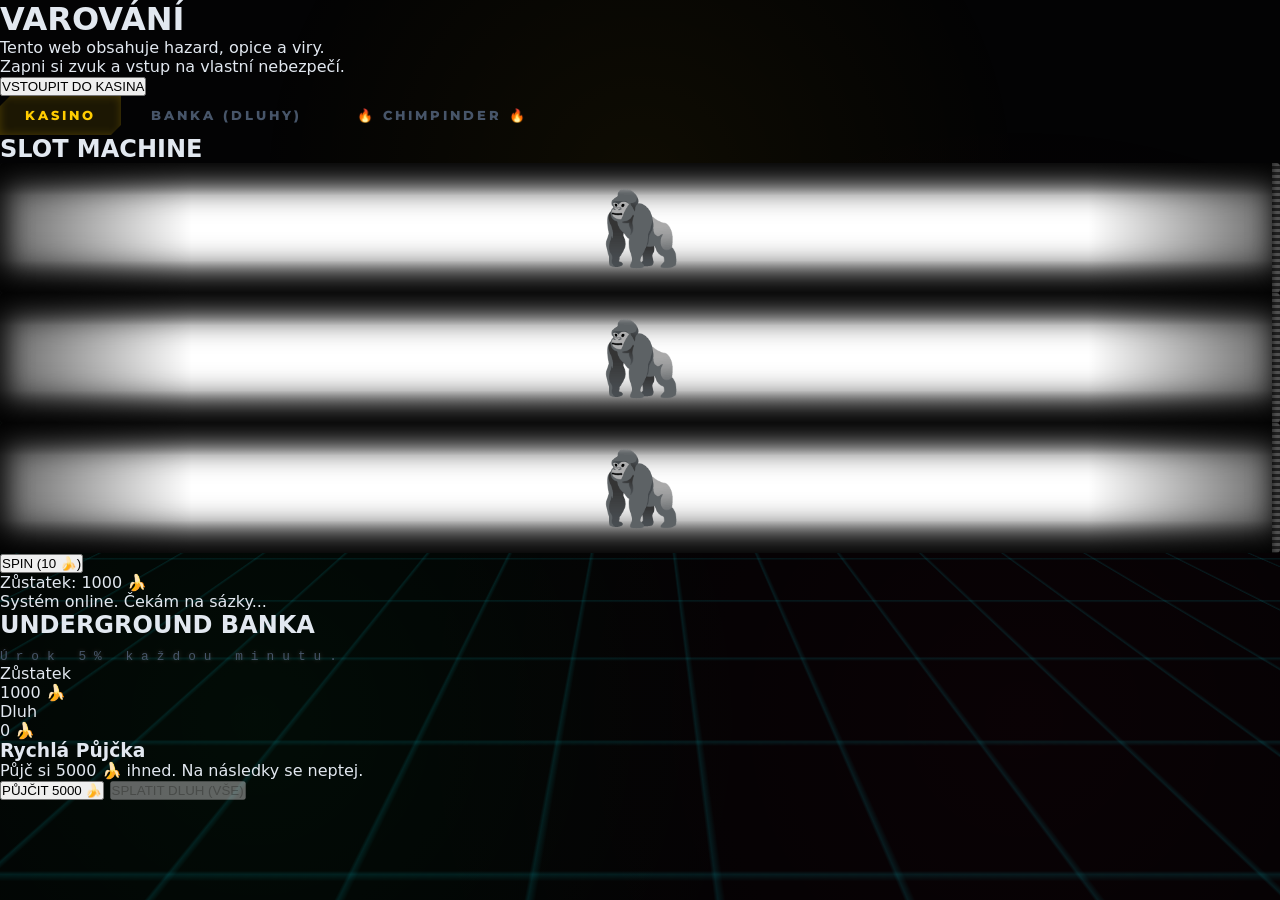
==== commit 5318fc90: "Update index.html" ====
--- a/index.html
+++ b/index.html
@@ -3,71 +3,60 @@
 <head>
     <meta charset="UTF-8">
     <meta name="viewport" content="width=device-width, initial-scale=1.0">
-    <title>Davidovy Automaty | Cyber-Monkey Edition</title>
-    <link rel="preconnect" href="https://fonts.googleapis.com">
-    <link rel="preconnect" href="https://fonts.gstatic.com" crossorigin>
-    <link href="https://fonts.googleapis.com/css2?family=Courier+Prime:wght@400;700&family=Montserrat:wght@800;900&family=Poppins:wght@400;600&display=swap" rel="stylesheet">
+    <title>Terminal Velocity | Cyber-Monkey Casino</title>
+    <link href="https://fonts.googleapis.com/css2?family=Courier+Prime:wght@400;700&family=Montserrat:wght@900&display=swap" rel="stylesheet">
     <link rel="stylesheet" href="style.css">
 </head>
 <body>
-    <nav class="navbar" aria-label="Main Navigation">
-        <button class="nav-btn active" id="nav-casino">Kasino</button>
-        <button class="nav-btn" id="nav-bank">Banka (Dluhy)</button>
-        <button class="nav-btn" id="nav-chat">Chimp Finder</button>
+    <div id="start-overlay" class="start-overlay">
+        <div class="start-content">
+            <h1 class="glitch-text" data-text="VAROVÁNÍ">VAROVÁNÍ</h1>
+            <p>Tento web obsahuje hazard, opice a viry.<br>Zapni si zvuk a vstup na vlastní nebezpečí.</p>
+            <button id="enter-btn" class="action-btn warning">VSTOUPIT DO KASINA</button>
+        </div>
+    </div>
+
+    <nav class="main-nav">
+        <button class="nav-btn active" data-target="casino">KASINO</button>
+        <button class="nav-btn" data-target="bank">BANKA (DLUHY)</button>
+        <button class="nav-btn" onclick="window.location.href='chat.html'">🔥 CHIMPINDER 🔥</button>
     </nav>
 
-    <main class="page-layout">
-        <div class="panel-container" id="main-panel">
-            <header class="header">
-                <h1>Davidovy Automaty</h1>
-                <p class="subtitle">Terminal Velocity // Build 3.0</p>
-            </header>
+    <main id="app-container">
+        <section id="casino" class="screen active">
+            <h1 class="glitch-text" data-text="SLOT MACHINE">SLOT MACHINE</h1>
+            <div class="slot-machine">
+                <div class="reels-container">
+                    <div class="reel" id="reel1">🦍</div>
+                    <div class="reel" id="reel2">🦍</div>
+                    <div class="reel" id="reel3">🦍</div>
+                </div>
+                <button id="spin-btn" class="action-btn">SPIN (10 🍌)</button>
+            </div>
+            <div class="stats">
+                <div class="stat-box success">Zůstatek: <span id="balance">1000</span> 🍌</div>
+            </div>
+            <div id="message-log" class="terminal-log">Systém online. Čekám na sázky...</div>
+        </section>
 
-            <section class="status-bar" aria-label="Player Status">
-                <div class="status-box">
-                    <div class="status-label">Zůstatek (Kč)</div>
-                    <div class="status-val val-good" id="money-display">1000</div>
-                </div>
-                <div class="status-box">
-                    <div class="status-label">Dluh (Kč)</div>
-                    <div class="status-val val-bad" id="debt-display">0</div>
-                </div>
-            </section>
-
-            <section class="reels-window" aria-label="Slot Machine Reels">
-                <div class="reels" id="reels-container">
-                    <div class="reel" id="reel1">🦍</div>
-                    <div class="reel" id="reel2">🍌</div>
-                    <div class="reel" id="reel3">💎</div>
-                </div>
-            </section>
-
-            <section class="controls" aria-label="Game Controls">
-                <button class="btn-primary" id="spin-btn">Spin (100 Kč)</button>
-                <div class="repay-container">
-                    <button class="btn-repay" id="repay-btn" disabled>Splátka Dluhu (500 Kč)</button>
-                </div>
-            </section>
-
-            <div class="message-box" aria-live="polite">
-                <div id="message">Připraven. Zmáčkni Spin.</div>
+        <section id="bank" class="screen">
+            <h1 class="glitch-text" data-text="UNDERGROUND BANKA">UNDERGROUND BANKA</h1>
+            <p class="subtitle">Úrok 5% každou minutu.</p>
+            
+            <div class="stats bank-stats">
+                <div class="stat-box success">Zůstatek<br><span id="bank-balance">1000</span> 🍌</div>
+                <div class="stat-box danger">Dluh<br><span id="bank-debt">0</span> 🍌</div>
             </div>
 
-            <section class="rules">
-                <h3>Výherní Tabulka</h3>
-                <div class="payout-grid">
-                    <div class="payout-item"><span>3x 💎 (Diamant)</span><span class="prize">10 000 Kč</span></div>
-                    <div class="payout-item"><span>3x 🦍 (Gorila)</span><span class="prize">5 000 Kč</span></div>
-                    <div class="payout-item"><span>3x 🍌 (Banán)</span><span class="prize">1 500 Kč</span></div>
-                    <div class="payout-item"><span>3x 🍒 (Třešně)</span><span class="prize">500 Kč</span></div>
-                </div>
-            </section>
-        </div>
+            <div class="loan-panel">
+                <h3>Rychlá Půjčka</h3>
+                <p>Půjč si 5000 🍌 ihned. Na následky se neptej.</p>
+                <button id="loan-btn" class="action-btn warning" style="margin-bottom: 15px;">PŮJČIT 5000 🍌</button>
+                <button id="repay-btn" class="action-btn success">SPLATIT DLUH (VŠE)</button>
+            </div>
+        </section>
     </main>
 
-    <div id="ad-container"></div>
-    <div id="toast-container"></div>
-
-    <script src="script.js" defer></script>
+    <script src="script.js"></script>
 </body>
 </html>
--- a/style.css
+++ b/style.css
@@ -1,10 +1,4 @@
-/* ==========================================================================
-   DAVIDOVY AUTOMATY - TERMINAL VELOCITY CYBER-MONKEY V3.0 (EXTREME OVERRIDE)
-   ========================================================================== */
-
-/* --- 0. JÁDRO A MATEMATIKA --- */
 :root {
-    /* Paleta (Hex & RGB pro alpha kanály) */
     --void-bg: #030304;
     --cyber-dark: #080a0f;
     --cyber-light: #161a25;
@@ -15,26 +9,185 @@
     --neon-red: #ff003c;
     --neon-red-rgb: 255, 0, 60;
     --neon-cyan: #00f3ff;
+    --neon-cyan-rgb: 0, 243, 255;
     --text-primary: #e2e8f0;
     --text-dimmed: #475569;
-    
-    /* Geometrie a fyzika */
-    --hud-angle: 15px;
-    --border-thin: 1px;
-    --border-thick: 3px;
     --blur-heavy: blur(30px);
-    --blur-light: blur(8px);
     --ease-spring: cubic-bezier(0.43, 1.44, 0.46, 1.05);
     --ease-glitch: cubic-bezier(0.9, -0.3, 0.1, 1.3);
-    
-    /* Proměnlivé výpočty pro responzivitu */
-    --fluid-gap: calc(1rem + 1vw);
     --reels-perspective: calc(800px + 20vw);
 }
 
-/* --- 1. ABSOLUTNÍ RESET & VÝBĚR --- */
-*, *::before, *::after {
-    box-sizing: border-box;
+*, *::before, *::after { box-sizing: border-box; margin: 0; padding: 0; }
+
+::selection { background: var(--neon-cyan); color: var(--void-bg); text-shadow: none; }
+::-webkit-scrollbar { width: 12px; background: var(--void-bg); }
+::-webkit-scrollbar-thumb { background: linear-gradient(180deg, var(--cyber-dark), var(--neon-gold), var(--cyber-dark)); border-radius: 6px; border: 2px solid var(--void-bg); }
+
+body {
+    background-color: var(--void-bg);
+    color: var(--text-primary);
+    font-family: 'Poppins', system-ui, sans-serif;
+    min-height: 100vh;
+    overflow-x: hidden;
+    display: flex;
+    flex-direction: column;
+    position: relative;
+    animation: terminalBoot 2s var(--ease-glitch) forwards;
+}
+
+body::before {
+    content: ''; position: fixed; top: 50%; left: -50%; width: 200%; height: 100vh;
+    background-image: linear-gradient(rgba(0, 243, 255, 0.1) 1px, transparent 2px), linear-gradient(90deg, rgba(0, 243, 255, 0.1) 1px, transparent 2px);
+    background-size: 50px 50px; transform-origin: top center;
+    transform: perspective(600px) rotateX(75deg);
+    animation: gridHyperdrive 15s linear infinite; z-index: -3;
+}
+
+body::after {
+    content: ''; position: fixed; top: 0; left: 0; width: 100vw; height: 100vh;
+    background: radial-gradient(circle at 50% 20%, rgba(var(--neon-gold-rgb), 0.05) 0%, transparent 40%), radial-gradient(circle at 80% 80%, rgba(var(--neon-red-rgb), 0.03) 0%, transparent 50%), radial-gradient(circle at 20% 80%, rgba(var(--neon-green-rgb), 0.04) 0%, transparent 40%);
+    pointer-events: none; z-index: -2; mix-blend-mode: screen;
+}
+
+.navbar {
+    position: sticky; top: 0; z-index: 100;
+    background: rgba(8, 10, 15, 0.85); backdrop-filter: var(--blur-heavy);
+    border-bottom: 1px solid rgba(var(--neon-cyan-rgb), 0.2);
+    display: flex; justify-content: center; gap: 20px; padding: 12px 20px;
+    box-shadow: 0 15px 40px rgba(0,0,0,0.9);
+}
+
+.navbar::after {
+    content: ''; position: absolute; bottom: -1px; left: 0; width: 100%; height: 1px;
+    background: linear-gradient(90deg, transparent, var(--neon-cyan), transparent);
+    animation: scanlineH 4s linear infinite;
+}
+
+.nav-btn {
+    position: relative; background: transparent; color: var(--text-dimmed);
+    border: none; padding: 12px 25px; font-family: 'Montserrat', sans-serif;
+    font-weight: 800; font-size: 0.8rem; text-transform: uppercase; letter-spacing: 3px;
+    cursor: pointer; clip-path: polygon(10px 0, 100% 0, 100% calc(100% - 10px), calc(100% - 10px) 100%, 0 100%, 0 10px);
+    transition: all 0.3s;
+}
+
+.nav-btn::before {
+    content: ''; position: absolute; top: 0; left: 0; right: 0; bottom: 0;
+    background: rgba(var(--neon-cyan-rgb), 0.05); z-index: -1; transform: scaleY(0); transform-origin: bottom; transition: transform 0.3s;
+}
+
+.nav-btn:hover { color: #fff; text-shadow: 0 0 8px var(--neon-cyan); }
+.nav-btn:hover::before { transform: scaleY(1); }
+.nav-btn.active { color: var(--neon-gold); background: rgba(var(--neon-gold-rgb), 0.1); box-shadow: inset 0 0 10px rgba(var(--neon-gold-rgb), 0.2); }
+
+.page-layout { flex: 1; display: flex; justify-content: center; align-items: center; padding: clamp(20px, 5vw, 60px); perspective: var(--reels-perspective); }
+
+.panel-container {
+    background: linear-gradient(135deg, rgba(22, 26, 37, 0.9) 0%, rgba(8, 10, 15, 0.95) 100%); backdrop-filter: var(--blur-heavy);
+    clip-path: polygon(0 30px, 30px 0, 100% 0, 100% calc(100% - 30px), calc(100% - 30px) 100%, 0 100%);
+    padding: clamp(30px, 6vw, 60px); width: 100%; max-width: 700px;
+    position: relative; transform-style: preserve-3d; box-shadow: 20px 20px 60px rgba(0,0,0,0.8);
+}
+
+.panel-container::after {
+    content: ''; position: absolute; top: 2px; left: 2px; right: 2px; bottom: 2px;
+    border: 1px solid rgba(255,255,255,0.05); clip-path: polygon(0 28px, 28px 0, 100% 0, 100% calc(100% - 28px), calc(100% - 28px) 100%, 0 100%);
+    pointer-events: none;
+}
+
+.header { text-align: center; margin-bottom: 40px; position: relative; }
+.header h1 {
+    font-family: 'Montserrat', sans-serif; font-weight: 900; font-size: clamp(2.2rem, 7vw, 3.5rem);
+    text-transform: uppercase; letter-spacing: 6px; color: transparent;
+    -webkit-text-stroke: 1px rgba(255,255,255,0.1);
+    background: linear-gradient(to bottom, #fff, var(--neon-gold)); -webkit-background-clip: text; background-clip: text; position: relative;
+}
+
+.header h1::before, .header h1::after {
+    content: 'Davidovy Automaty'; position: absolute; top: 0; left: 0; width: 100%; height: 100%;
+    background: inherit; -webkit-background-clip: text; background-clip: text; color: transparent; opacity: 0.5; pointer-events: none;
+}
+.header h1::before { transform: translate(-3px, -1px); filter: brightness(1.5) drop-shadow(0 0 5px var(--neon-cyan)); z-index: -1; }
+.header h1::after { transform: translate(3px, 1px); filter: brightness(1.5) drop-shadow(0 0 5px var(--neon-red)); z-index: -2; }
+
+.subtitle { color: var(--text-dimmed); font-family: 'Courier New', monospace; font-size: 0.8rem; letter-spacing: 8px; margin-top: 10px; text-shadow: 0 0 5px rgba(255,255,255,0.2); }
+
+.status-bar { display: flex; gap: 15px; margin-bottom: 40px; }
+.status-box { flex: 1; position: relative; background: #050608; padding: 20px; border: 1px solid rgba(255,255,255,0.05); border-top: 3px solid #333; box-shadow: inset 0 10px 20px rgba(0,0,0,0.8); overflow: hidden; }
+.status-box::before { content: ''; position: absolute; top: 0; left: -100%; width: 50%; height: 100%; background: linear-gradient(90deg, transparent, rgba(255,255,255,0.03), transparent); animation: scanSweep 6s infinite; }
+.status-box:nth-child(1) { border-top-color: var(--neon-green); }
+.status-box:nth-child(2) { border-top-color: var(--neon-red); }
+.status-label { font-family: 'Courier New', monospace; font-size: 0.7rem; color: var(--text-dimmed); letter-spacing: 3px; margin-bottom: 12px; }
+.status-val { font-family: 'Courier New', monospace; font-size: 2.5rem; font-weight: 900; line-height: 1; text-shadow: 0 0 20px currentColor; }
+.val-good { color: var(--neon-green); } .val-bad { color: var(--neon-red); }
+
+.reels-window { background: linear-gradient(180deg, #111 0%, #050505 20%, #050505 80%, #111 100%); padding: 30px 25px; margin-bottom: 35px; border: 2px solid #222; border-radius: 8px; box-shadow: inset 0 30px 50px rgba(0,0,0,1), 0 10px 20px rgba(0,0,0,0.5); position: relative; }
+.reels-window::before { content: ''; position: absolute; top: 0; left: 0; width: 100%; height: 15px; background: repeating-linear-gradient(90deg, #000 0px, #000 4px, #222 4px, #222 6px); opacity: 0.5; }
+.reels { display: flex; justify-content: space-between; align-items: center; gap: 15px; position: relative; }
+.reels::after { content: ''; position: absolute; top: 50%; left: -5%; width: 110%; height: 3px; background: #fff; box-shadow: 0 0 10px var(--neon-red), 0 0 20px var(--neon-red), 0 0 40px var(--neon-red); transform: translateY(-50%); z-index: 10; mix-blend-mode: plus-lighter; animation: laserFlicker 0.1s infinite alternate; }
+
+.reel { flex: 1; height: clamp(90px, 25vw, 130px); font-size: clamp(3rem, 9vw, 4.5rem); display: flex; justify-content: center; align-items: center; background: linear-gradient(90deg, rgba(0,0,0,0.6) 0%, transparent 15%, transparent 85%, rgba(0,0,0,0.6) 100%), linear-gradient(180deg, #333 0%, #fff 25%, #fff 75%, #333 100%); border-radius: 4px; box-shadow: inset 0 25px 30px rgba(0,0,0,0.8), inset 0 -25px 30px rgba(0,0,0,0.8); position: relative; overflow: hidden; }
+.reel::after { content: ''; position: absolute; top: 0; right: 0; width: 8px; height: 100%; background: repeating-linear-gradient(180deg, #555 0px, #555 3px, #222 3px, #222 6px); box-shadow: inset 2px 0 5px rgba(0,0,0,0.5); }
+.reel.spinning { animation: quantumSpin 0.05s linear infinite; filter: blur(4px) contrast(1.5) saturate(1.2); color: transparent; text-shadow: 0 0 20px rgba(0,0,0,0.9); }
+.reel.landed { animation: heavyHydraulicBounce 0.7s var(--ease-spring); }
+
+.btn-primary, .btn-repay { width: 100%; padding: 22px; margin-bottom: 15px; font-family: 'Montserrat', sans-serif; font-weight: 900; font-size: 1.3rem; text-transform: uppercase; letter-spacing: 4px; border: none; outline: none; cursor: pointer; position: relative; overflow: hidden; clip-path: polygon(15px 0, 100% 0, 100% calc(100% - 15px), calc(100% - 15px) 100%, 0 100%, 0 15px); transition: all 0.2s; }
+.btn-primary { background: var(--neon-gold); color: #000; box-shadow: inset 0 0 0 2px #fff; text-shadow: 1px 1px 0 rgba(255,255,255,0.5); }
+.btn-primary:hover:not(:disabled) { background: #fff; box-shadow: inset 0 0 0 4px var(--neon-gold); transform: scale(1.02); }
+.btn-primary::before { content: ''; position: absolute; top: 0; left: -100%; width: 200%; height: 100%; background: repeating-linear-gradient(45deg, transparent, transparent 10px, rgba(0,0,0,0.1) 10px, rgba(0,0,0,0.1) 20px); z-index: 1; pointer-events: none; }
+.btn-primary:active:not(:disabled) { transform: scale(0.96); filter: brightness(0.8); }
+.btn-primary:disabled { background: #1a1c23; color: #444; box-shadow: none; cursor: not-allowed; clip-path: none; border-radius: 8px; }
+
+.btn-repay { background: transparent; color: var(--neon-green); border: 2px solid var(--neon-green); box-shadow: 0 0 15px rgba(var(--neon-green-rgb), 0.2), inset 0 0 15px rgba(var(--neon-green-rgb), 0.2); }
+.btn-repay:hover:not(:disabled) { background: var(--neon-green); color: #000; box-shadow: 0 0 30px rgba(var(--neon-green-rgb), 0.6); }
+.btn-repay:disabled { border-color: #222; color: #333; box-shadow: none; }
+
+.message-box { margin: 35px 0; min-height: 30px; display: flex; justify-content: center; align-items: center; }
+#message { font-family: 'Courier New', monospace; font-weight: bold; font-size: 1.3rem; text-transform: uppercase; letter-spacing: 2px; }
+.win { color: var(--neon-gold); animation: textJackpot 0.2s infinite; } .lose { color: var(--neon-red); text-shadow: 2px 2px 0 #000; }
+
+.rules { background: rgba(0,0,0,0.6); padding: 30px; border-left: 4px solid var(--neon-cyan); border-right: 4px solid var(--neon-cyan); position: relative; }
+.rules h3 { text-align: center; color: var(--neon-cyan); font-family: 'Courier New', monospace; font-size: 1rem; margin-bottom: 25px; letter-spacing: 6px; }
+.payout-grid { display: grid; grid-template-columns: repeat(auto-fit, minmax(220px, 1fr)); gap: 15px; }
+.payout-item { display: flex; justify-content: space-between; align-items: center; background: #0a0c11; padding: 15px 20px; border: 1px solid rgba(255,255,255,0.05); transition: 0.3s; }
+.payout-item:hover { border-color: var(--neon-gold); background: rgba(var(--neon-gold-rgb), 0.05); transform: translateX(10px); }
+.prize { color: var(--neon-gold); font-weight: 900; font-size: 1.2rem; }
+
+.bank-actions { margin-top: 30px; }
+.action-card { background: rgba(0,0,0,0.5); border: 1px solid var(--neon-red); padding: 25px; text-align: center; }
+.action-card h3 { color: var(--neon-red); margin-bottom: 10px; font-family: 'Courier New', monospace; }
+.action-card p { color: var(--text-dimmed); margin-bottom: 20px; font-size: 0.9rem; }
+
+#toast-container { position: fixed; bottom: 40px; right: 40px; display: flex; flex-direction: column; gap: 15px; z-index: 9000; }
+.chimp-toast { background: rgba(10, 0, 0, 0.95); border: 1px solid var(--neon-red); clip-path: polygon(20px 0, 100% 0, 100% calc(100% - 20px), calc(100% - 20px) 100%, 0 100%, 0 20px); padding: 25px; width: 400px; box-shadow: -10px 10px 50px rgba(var(--neon-red-rgb), 0.3); transform: translateX(120%); transition: transform 0.4s var(--ease-spring); backdrop-filter: blur(10px); }
+.chimp-toast::before { content: 'WARNING'; position: absolute; top: 0; right: 0; background: var(--neon-red); color: #000; font-family: 'Courier New', monospace; font-size: 0.6rem; font-weight: bold; padding: 2px 8px; }
+.chimp-toast.show { transform: translateX(0); animation: toastAlert 0.1s 5 alternate; }
+.toast-header { color: var(--neon-red); font-family: 'Courier New', monospace; font-weight: 900; font-size: 0.9rem; margin-bottom: 12px; border-bottom: 1px dashed var(--neon-red); padding-bottom: 8px; }
+.toast-body { color: #fff; font-size: 1.05rem; line-height: 1.5; }
+
+.fake-ad { position: fixed; pointer-events: auto; z-index: 10000; background: #ff00ff; color: #fff; border: 5px solid #ffff00; font-family: 'Comic Sans MS', sans-serif; font-weight: 900; font-size: 1.2rem; padding: 30px; text-align: center; box-shadow: 20px 20px 0 rgba(0,0,0,1); animation: virusJitter 0.15s infinite; max-width: 350px; transform-style: preserve-3d; }
+.fake-ad::before, .fake-ad::after { content: 'HOT CHIMPS'; position: absolute; top: 0; left: 0; width: 100%; height: 100%; background: #00ffff; color: #000; display: flex; justify-content: center; align-items: center; font-size: 3rem; opacity: 0.5; pointer-events: none; z-index: -1; }
+.fake-ad::before { transform: translate(-10px, 10px); filter: hue-rotate(90deg); animation: glitchSlice 2s infinite linear alternate-reverse; }
+.fake-ad::after { transform: translate(10px, -10px); animation: glitchSlice 3s infinite linear alternate; }
+.fake-ad .close-btn { position: absolute; top: -20px; right: -20px; background: #ff0000; color: #fff; border: 3px solid #fff; width: 45px; height: 45px; font-size: 1.5rem; font-weight: 900; cursor: pointer; box-shadow: 5px 5px 0 #000; }
+.fake-ad .chat-btn { margin-top: 25px; background: #00ff00; color: #000; border: 3px dashed #000; padding: 15px; font-size: 1.2rem; font-weight: 900; width: 100%; cursor: pointer; animation: flashChat 0.5s infinite; }
+
+@keyframes terminalBoot { 0% { filter: brightness(0) contrast(20); transform: scale(0.95); opacity: 0; } 10% { filter: brightness(2) contrast(1); transform: scale(1.02); opacity: 1; } 15% { filter: brightness(0); opacity: 0; } 20% { filter: brightness(1.5); opacity: 1; } 25% { transform: scale(1) skewX(5deg); } 30% { transform: scale(1) skewX(0); } 100% { filter: brightness(1) contrast(1); transform: scale(1); opacity: 1; } }
+@keyframes gridHyperdrive { 0% { background-position: 0 0; } 100% { background-position: 0 100px; } }
+@keyframes scanlineH { 0% { transform: translateX(-100%); } 100% { transform: translateX(100%); } }
+@keyframes scanSweep { 0% { left: -100%; } 50% { left: 200%; } 100% { left: 200%; } }
+@keyframes laserFlicker { 0% { opacity: 0.8; height: 2px; } 100% { opacity: 1; height: 4px; filter: drop-shadow(0 0 10px #fff); } }
+@keyframes quantumSpin { 0% { transform: translateY(-40px); opacity: 0.8; } 50% { opacity: 0.5; filter: blur(6px) hue-rotate(90deg); } 100% { transform: translateY(40px); opacity: 0.8; } }
+@keyframes heavyHydraulicBounce { 0% { transform: translateY(-60px); filter: blur(5px); } 30% { transform: translateY(20px); filter: blur(0); } 50% { transform: translateY(-10px); } 70% { transform: translateY(5px); } 100% { transform: translateY(0); } }
+@keyframes textJackpot { 0% { filter: hue-rotate(0deg) drop-shadow(0 0 10px var(--neon-gold)); transform: scale(1); } 100% { filter: hue-rotate(45deg) drop-shadow(0 0 30px #fff); transform: scale(1.05); } }
+@keyframes toastAlert { 0% { border-color: #fff; transform: translateX(-5px); } 100% { border-color: var(--neon-red); transform: translateX(5px); } }
+@keyframes virusJitter { 0% { transform: translate(3px, 3px) rotate(1deg); background: #ff00ff; border-color: #ffff00; } 25% { transform: translate(-3px, -2px) rotate(-1deg); background: #ffff00; color: #000; border-color: #ff00ff; } 50% { transform: translate(-4px, 4px) rotate(2deg); background: #00ffff; color: #ff0000; border-color: #000; } 75% { transform: translate(4px, -4px) rotate(-2deg); filter: invert(1); } 100% { transform: translate(2px, -2px) rotate(0); filter: invert(0); } }
+@keyframes glitchSlice { 0% { clip-path: inset(10% 0 80% 0); } 20% { clip-path: inset(80% 0 5% 0); } 40% { clip-path: inset(40% 0 40% 0); } 60% { clip-path: inset(90% 0 2% 0); } 80% { clip-path: inset(20% 0 60% 0); } 100% { clip-path: inset(50% 0 30% 0); } }
+@keyframes flashChat { 0% { background: #00ff00; color: #000; transform: scale(1); } 50% { background: #000; color: #00ff00; transform: scale(1.1); } 100% { background: #00ff00; color: #000; transform: scale(1); } }
+
+@media (max-width: 900px) { .page-layout { padding: 15px; } .panel-container { clip-path: none; border-radius: 12px; } .panel-container::after { display: none; } .chimp-toast { width: 320px; right: 20px; } }
+@media (max-width: 600px) { .header h1 { font-size: 2rem; letter-spacing: 2px; } .status-bar { flex-direction: column; gap: 10px; } .status-box { padding: 15px; } .reels-window { padding: 20px 10px; } .reel { height: 80px; font-size: 2.5rem; } .nav-btn { font-size: 0.65rem; padding: 10px; clip-path: none; border-radius: 4px; } .payout-grid { grid-template-columns: 1fr; } .btn-primary, .btn-repay { font-size: 1.1rem; padding: 18px; clip-path: none; border-radius: 8px; } }    box-sizing: border-box;
     margin: 0;
     padding: 0;
     -webkit-font-smoothing: antialiased;
